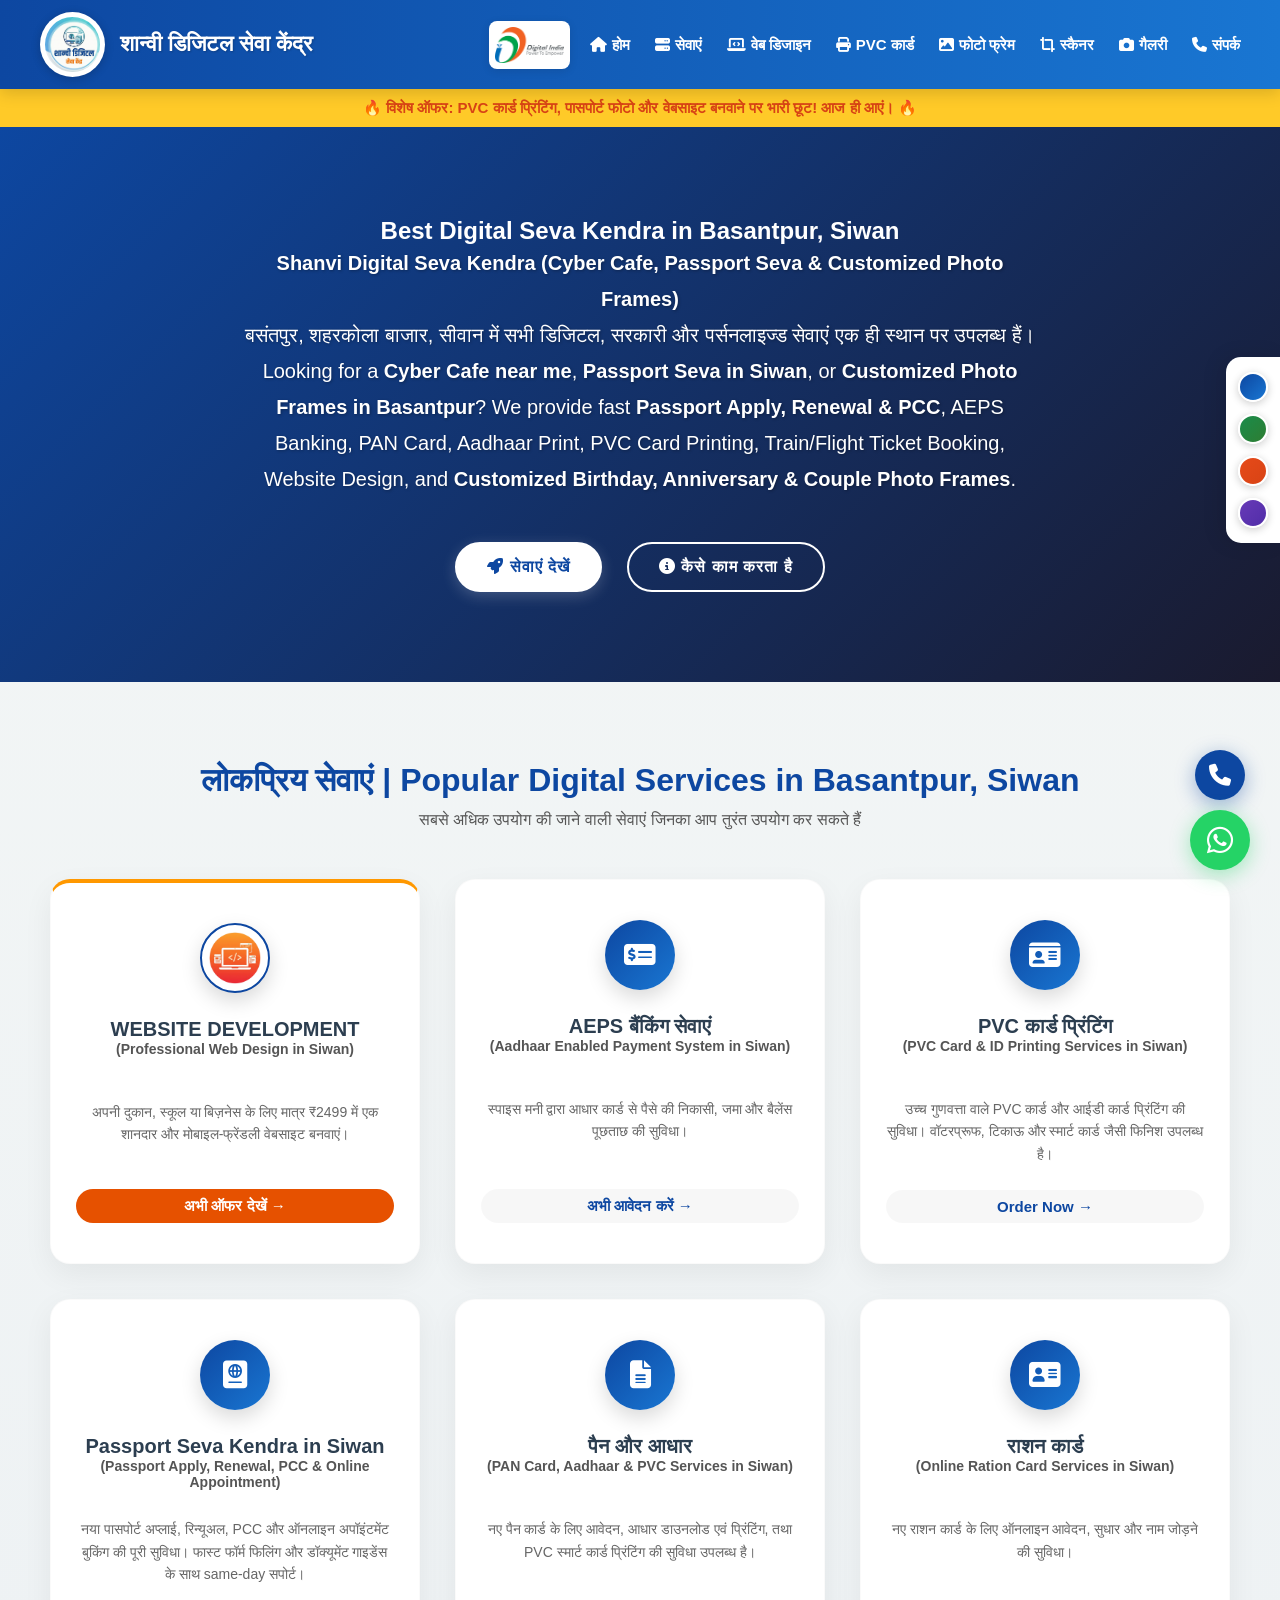
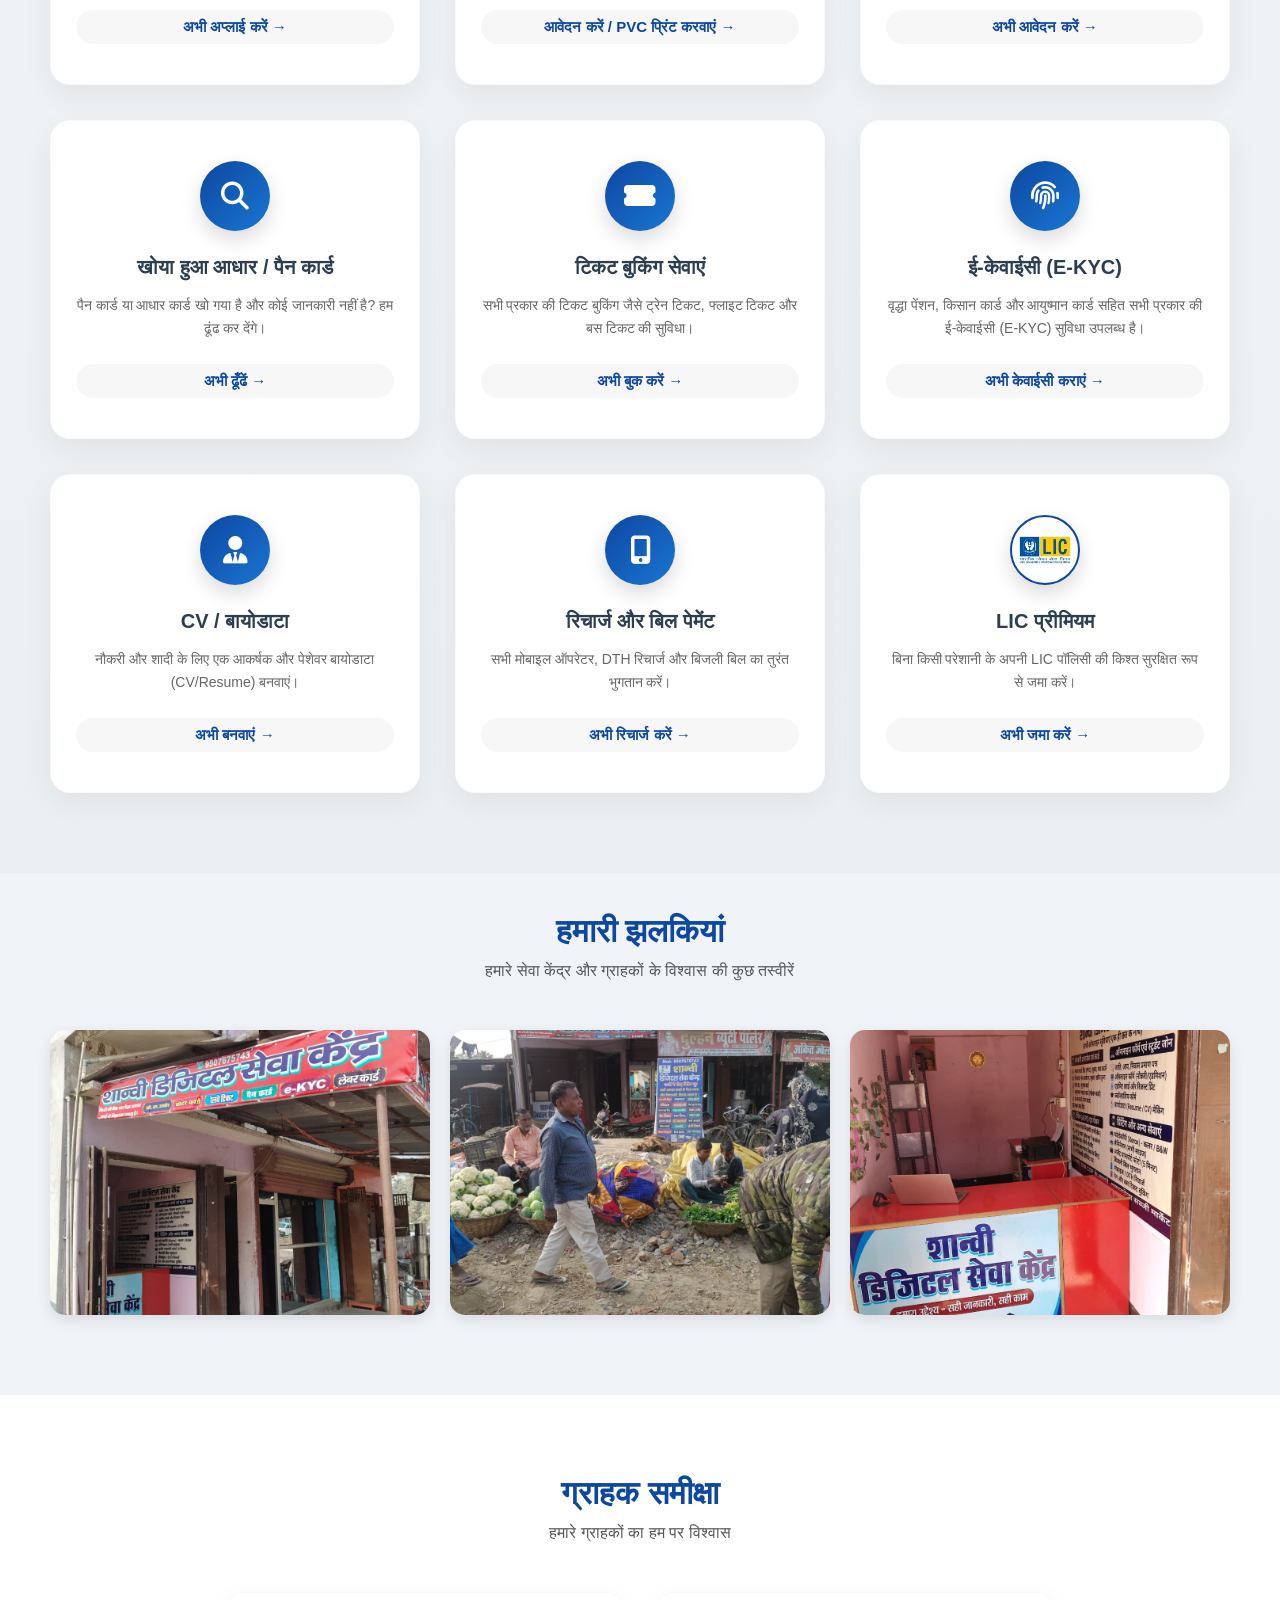
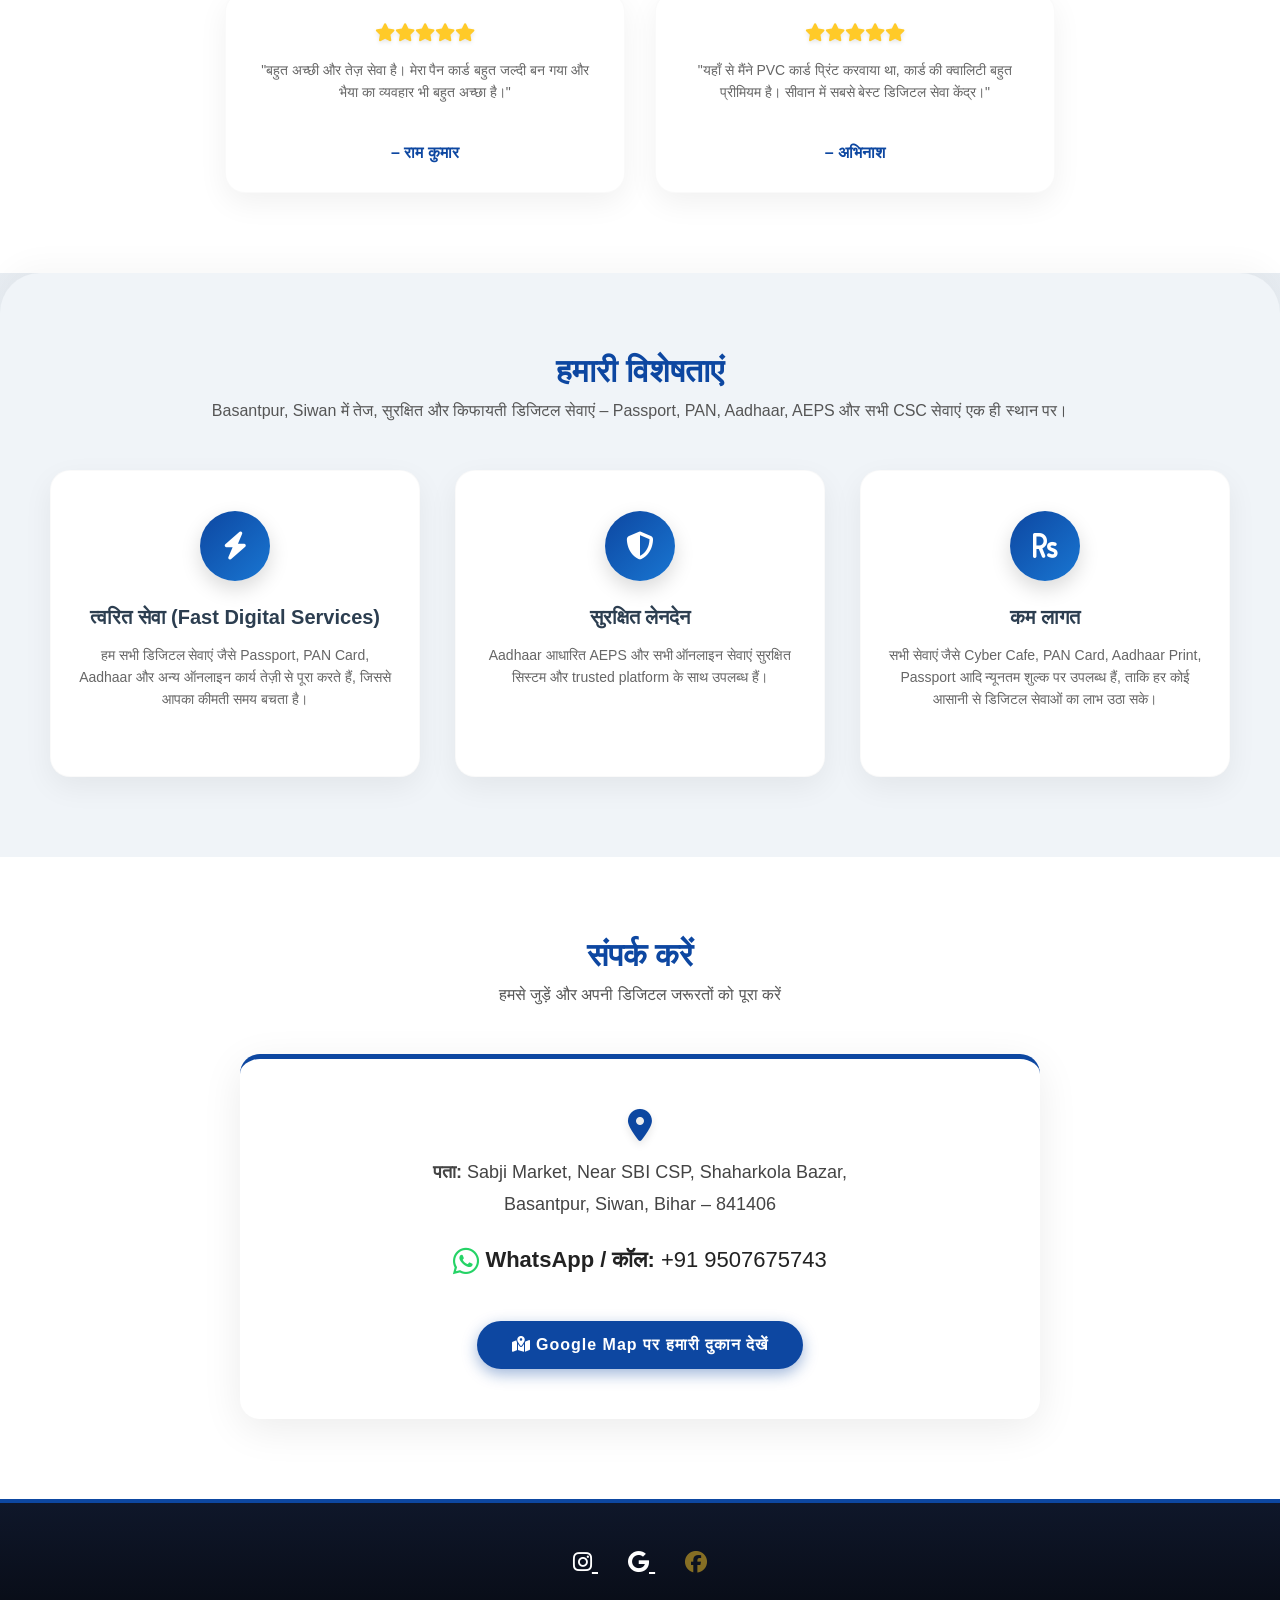
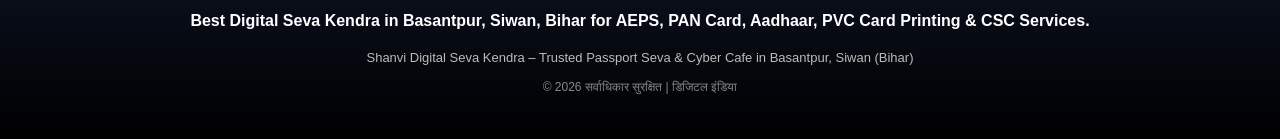
==== index.html @ ac1690c8 "Update index.html" ====
<!DOCTYPE html>
<html lang="hi-IN">
<head>
    <meta charset="UTF-8">
    <meta name="viewport" content="width=device-width, initial-scale=1.0">
    
    <meta name="robots" content="index, follow">
    
    <meta name="theme-color" content="#0d47a1">

<title>Passport Seva Kendra, Cyber Cafe & Customized Photo Frames in Basantpur Siwan | Shanvi Digital</title>

<meta name="description" content="Shanvi Digital Seva Kendra in Basantpur, Siwan offers Passport Apply, Renewal & PCC, PAN Card, Aadhaar Print, PVC Card Printing, AEPS Banking, Ticket Booking, Website Design & Customized Photo Frames for birthdays, anniversaries and gifts.">

<meta name="keywords" content="Passport Seva Kendra Siwan, Cyber Cafe Basantpur Siwan, Passport Apply Siwan Bihar, PAN Card Basantpur, Aadhaar Print Siwan, PVC Card Printing Siwan, Website Design Siwan, Customized Photo Frame Siwan, Birthday Photo Frame Siwan, Anniversary Gift Siwan">

<meta name="author" content="Shanvi Digital Seva Kendra">

<link rel="canonical" href="https://shanvidigital.in/">
    
    <meta name="geo.region" content="IN-BR">
    <meta name="geo.placename" content="Basantpur, Siwan">
    <meta name="geo.position" content="26.182935;84.613094">
<meta name="ICBM" content="26.182935;84.613094">
    
   <meta property="og:title" content="Passport Seva, Cyber Cafe & Customized Photo Frames in Basantpur Siwan | Shanvi Digital">

<meta property="og:description" content="Shanvi Digital Seva Kendra in Basantpur, Siwan offers Passport Apply, Renewal & PCC, PAN Card, Aadhaar Print, PVC Card Printing, AEPS Banking, Ticket Booking, Website Design & Customized Photo Frames.">

<meta property="og:image" content="https://shanvidigital.in/home-preview.jpg">
<meta property="og:image:width" content="1200">
<meta property="og:image:height" content="630">

<meta property="og:url" content="https://shanvidigital.in/">
<meta property="og:type" content="website">
<meta property="og:site_name" content="Shanvi Digital Seva Kendra">
<meta property="og:locale" content="en_IN">

<meta name="twitter:card" content="summary_large_image">
<meta name="twitter:title" content="Passport Seva, Cyber Cafe & Customized Photo Frames in Basantpur Siwan">
<meta name="twitter:description" content="Passport, PAN, Aadhaar, PVC Cards, AEPS Banking, Ticket Booking, Website Design & Customized Photo Frames in Siwan.">
<meta name="twitter:image" content="https://shanvidigital.in/home-preview.jpg">

<link rel="icon" href="/logo.jpg">

<script type="application/ld+json">
    
{
  "@context": "https://schema.org",
  "@type": "LocalBusiness",
  "@id": "https://shanvidigital.in/#localbusiness",
  "name": "Shanvi Digital Seva Kendra",
  "image": "https://shanvidigital.in/logo.jpg",
  "url": "https://shanvidigital.in/",
  "telephone": "+919507675743",
  "priceRange": "₹",
  "address": {
    "@type": "PostalAddress",
    "streetAddress": "Sabji Market, Near SBI CSP, Shaharkola Bazar",
    "addressLocality": "Basantpur",
    "addressRegion": "Bihar",
    "postalCode": "841406",
    "addressCountry": "IN"
  },
  "geo": {
    "@type": "GeoCoordinates",
    "latitude": "26.182935",
    "longitude": "84.613094"
  },
  "openingHoursSpecification": [{
  "@type": "OpeningHoursSpecification",
  "dayOfWeek": [
    "Monday",
    "Tuesday",
    "Wednesday",
    "Thursday",
    "Friday",
    "Saturday",
    "Sunday"
  ],
  "opens": "09:00",
  "closes": "19:00"
}],
  "aggregateRating": {
    "@type": "AggregateRating",
    "ratingValue": "5.0",
    "reviewCount": "22"
  },
  "sameAs": [
    "https://g.page/r/Cdh1pqj8jFmHEBM/",
    "https://www.instagram.com/shanvi_digital1/"
  ],
  "description": "Top Cyber Cafe & Passport Seva Kendra in Basantpur, Siwan (Bihar). Fast Passport Apply, Renewal & PCC, PAN Card, Aadhaar Print, PVC Card, AEPS Banking & Website Design. Call Now: 9507675743"
}
</script>

    <link rel="preconnect" href="https://cdnjs.cloudflare.com">
    <link rel="stylesheet" href="https://cdnjs.cloudflare.com/ajax/libs/font-awesome/6.4.0/css/all.min.css">
    
    <style>
        /* Smooth Scroll for Silky Navigation */
        html {
            scroll-behavior: smooth;
        }

        /* Modern CSS Variables for Gradients and Soft Colors */
        :root {
            --primary-color: #0d47a1; 
            --secondary-color: #1976d2; 
            --bg-light: #f0f4f8; 
            --text-dark: #2c3e50;
        }

        * {
            margin: 0;
            padding: 0;
            box-sizing: border-box;
            font-family: 'Segoe UI', Tahoma, Geneva, Verdana, sans-serif;
        }

        body {
            background-color: var(--bg-light);
            background-image: linear-gradient(180deg, #f4f7f6 0%, #e2e8f0 100%);
            color: var(--text-dark);
            min-height: 100vh;
        }

        /* Preloader Styles (Premium Feel) */
        #preloader {
            position: fixed;
            top: 0;
            left: 0;
            width: 100%;
            height: 100%;
            background: #ffffff;
            z-index: 99999;
            display: flex;
            align-items: center;
            justify-content: center;
            transition: opacity 0.5s ease;
        }
        
        .spinner {
            width: 50px;
            height: 50px;
            border: 5px solid #e2e8f0;
            border-top: 5px solid var(--primary-color);
            border-radius: 50%;
            animation: spin 1s linear infinite;
        }

        @keyframes spin { 
            0% { transform: rotate(0deg); } 
            100% { transform: rotate(360deg); } 
        }

        /* Premium Header Design */
        header {
            background: linear-gradient(90deg, var(--primary-color), var(--secondary-color));
            color: white;
            padding: 12px 40px;
            display: flex;
            justify-content: space-between;
            align-items: center;
            position: sticky;
            top: 0;
            z-index: 1000;
            box-shadow: 0 4px 15px rgba(0,0,0,0.15);
            transition: background 0.4s ease;
            flex-wrap: wrap;
        }

        .header-left {
            display: flex;
            align-items: center;
            gap: 15px;
        }

        .site-logo {
            height: 65px;
            width: 65px;
            border-radius: 50%;
            object-fit: cover;
            background: white;
            padding: 3px;
            box-shadow: 0 2px 10px rgba(0,0,0,0.2);
            border: 2px solid rgba(255,255,255,0.8);
        }

        /* H1 SEO Upgrade */
        .logo-text h1 {
            font-size: 22px;
            margin-bottom: 2px;
            text-shadow: 1px 1px 2px rgba(0,0,0,0.2);
        }

        .logo-text p {
            font-size: 13px;
            opacity: 0.95;
            letter-spacing: 0.5px;
        }

        .di-logo {
            height: 48px;
            background: white;
            padding: 6px;
            border-radius: 8px;
            margin-right: 20px;
            box-shadow: 0 2px 8px rgba(0,0,0,0.1);
        }

        .header-right {
            display: flex;
            align-items: center;
        }

        nav ul {
            list-style: none;
            display: flex;
            gap: 25px;
        }

        nav ul li a {
            color: white;
            text-decoration: none;
            font-size: 15px;
            font-weight: 600;
            transition: color 0.3s;
            display: flex;
            align-items: center;
            gap: 5px;
        }

        nav ul li a:hover {
            color: #ffca28; 
        }

        /* Offer Banner Styles */
        .offer-banner {
            background-color: #ffca28;
            color: #d84315;
            text-align: center;
            padding: 10px;
            font-weight: bold;
            font-size: 15px;
            box-shadow: 0 2px 10px rgba(0,0,0,0.1);
            animation: pulseBanner 2s infinite;
        }

        @keyframes pulseBanner {
            0% { background-color: #ffca28; }
            50% { background-color: #ffe082; }
            100% { background-color: #ffca28; }
        }

        /* Hero Banner with Animation */
        .hero {
            background: linear-gradient(135deg, var(--primary-color) 0%, #1a1a2e 100%);
            color: white;
            text-align: center;
            padding: 90px 20px;
            position: relative;
            overflow: hidden;
        }

        .hero::before {
            content: '';
            position: absolute;
            top: 0;
            left: 0;
            right: 0;
            bottom: 0;
            background: url('https://www.transparenttextures.com/patterns/cubes.png');
            opacity: 0.1;
        }

        .hero-content {
            animation: fadeIn 1.5s ease;
            position: relative;
            z-index: 1;
        }

        @keyframes fadeIn {
            from {opacity: 0; transform: translateY(20px);}
            to {opacity: 1; transform: translateY(0);}
        }

        .hero p {
            font-size: 20px;
            max-width: 800px;
            margin: 0 auto 35px;
            line-height: 1.8;
            text-shadow: 1px 1px 3px rgba(0,0,0,0.3);
        }

        .btn {
            padding: 14px 30px;
            border: 2px solid white;
            border-radius: 30px;
            text-decoration: none;
            color: white;
            font-weight: bold;
            margin: 0 10px;
            transition: all 0.3s ease;
            display: inline-block;
            margin-top: 10px;
            position: relative;
            letter-spacing: 1px;
        }

        .btn-primary {
            background-color: white;
            color: var(--primary-color);
            border-color: white;
            box-shadow: 0 4px 15px rgba(255,255,255,0.2);
        }

        .btn-primary:hover {
            background-color: transparent;
            color: white;
            transform: translateY(-3px);
            box-shadow: 0 6px 20px rgba(0,0,0,0.3);
        }

        /* Section Settings */
        section {
            padding: 80px 50px;
            text-align: center;
        }

        .section-title {
            color: var(--primary-color);
            font-size: 32px;
            margin-bottom: 12px;
            font-weight: 800;
        }

        .section-subtitle {
            color: #555;
            margin-bottom: 50px;
            font-size: 16px;
        }

        /* Modern 3D Cards Grid */
        .grid-container {
            display: grid;
            grid-template-columns: repeat(auto-fit, minmax(280px, 1fr));
            gap: 35px;
            margin-top: 20px;
        }

       .card {
    background: white;
    padding: 40px 25px;
    border-radius: 20px;
    box-shadow: 0 10px 30px rgba(0,0,0,0.06);
    transition: all 0.4s ease;
    text-align: center;
    border: 1px solid rgba(0,0,0,0.02);
    position: relative;
    overflow: hidden;

    display: flex;
    flex-direction: column;
}

.card a {
    margin-top: auto;
}

        .card::before {
            content: '';
            position: absolute;
            top: 0;
            left: 0;
            right: 0;
            height: 4px;
            background: linear-gradient(90deg, var(--primary-color), var(--secondary-color));
            opacity: 0;
            transition: opacity 0.4s ease;
        }

        .card:hover {
            transform: translateY(-10px);
            box-shadow: 0 15px 40px rgba(0,0,0,0.12); 
        }

        .card:hover::before {
            opacity: 1;
        }

        .card-icon {
            background: linear-gradient(135deg, var(--primary-color), var(--secondary-color));
            color: white;
            width: 70px;
            height: 70px;
            border-radius: 50%;
            display: flex;
            align-items: center;
            justify-content: center;
            font-size: 28px;
            margin: 0 auto 25px;
            box-shadow: 0 8px 20px rgba(0,0,0,0.15); 
            transition: transform 0.4s ease;
        }

        .card:hover .card-icon {
            transform: scale(1.1) rotate(5deg);
        }

        .card h3 {
            margin-bottom: 15px;
            color: #2c3e50;
            font-size: 20px;
            font-weight: 700;
        }

        .card p {
            font-size: 14px;
            color: #666;
            margin-bottom: 25px;
            line-height: 1.6;
        }

        .card a {
            display: inline-block;
            color: var(--primary-color);
            text-decoration: none;
            font-size: 15px;
            font-weight: bold;
            padding: 8px 20px;
            border-radius: 20px;
            background-color: rgba(0,0,0,0.03);
            transition: all 0.3s ease;
        }

        .card a:hover {
            background-color: var(--primary-color);
            color: white;
        }

        .card-subtitle {
    display: block;
    font-size: 14px;
    color: #555;
    min-height: 45px;
}

        /* Gallery Hover Effect */
        .gallery-img {
            width: 100%;
            border-radius: 15px;
            box-shadow: 0 5px 15px rgba(0,0,0,0.1);
            aspect-ratio: 4/3;
            object-fit: cover;
            transition: all 0.4s ease; 
            cursor: pointer;
        }

        .gallery-img:hover {
            transform: scale(1.05) translateY(-5px); 
            box-shadow: 0 15px 30px rgba(0,0,0,0.2); 
        }

        /* Customer Reviews Stars */
        .stars {
            font-size: 18px;
            color: #ffca28;
            margin-bottom: 15px;
            text-shadow: 0 2px 4px rgba(0,0,0,0.1);
        }

        /* Theme Switcher Button */
        .theme-switcher {
            position: fixed;
            right: 0;
            top: 50%;
            transform: translateY(-50%);
            background: white;
            padding: 15px 12px;
            border-radius: 15px 0 0 15px;
            box-shadow: -5px 0 20px rgba(0,0,0,0.1);
            display: flex;
            flex-direction: column;
            gap: 12px;
            z-index: 1000;
        }

        .color-btn {
            width: 30px;
            height: 30px;
            border-radius: 50%;
            border: 2px solid white;
            box-shadow: 0 2px 8px rgba(0,0,0,0.2);
            cursor: pointer;
            transition: transform 0.2s;
        }

        .color-btn:hover {
            transform: scale(1.2);
        }

        /* Sticky Floating Buttons (WhatsApp + Call) */
        .whatsapp-float {
            position: fixed;
            width: 60px;
            height: 60px;
            bottom: 30px;
            right: 30px;
            background-color: #25d366;
            color: #FFF;
            border-radius: 50px;
            text-align: center;
            font-size: 30px;
            box-shadow: 0px 5px 20px rgba(37, 211, 102, 0.4);
            z-index: 1000;
            display: flex;
            align-items: center;
            justify-content: center;
            text-decoration: none;
            transition: all 0.3s ease;
            animation: bounce 2s infinite;
        }

        .whatsapp-float:hover {
            background-color: #128C7E;
            color: white;
            transform: scale(1.1);
        }

        .call-float {
            position: fixed;
            width: 50px;
            height: 50px;
            bottom: 100px; 
            right: 35px; 
            background-color: var(--primary-color);
            color: #FFF;
            border-radius: 50px;
            text-align: center;
            font-size: 22px;
            box-shadow: 0px 5px 20px rgba(13, 71, 161, 0.4);
            z-index: 1000;
            display: flex;
            align-items: center;
            justify-content: center;
            text-decoration: none;
            transition: all 0.3s ease;
        }

        .call-float:hover {
            background-color: var(--secondary-color);
            color: white;
            transform: scale(1.1);
        }

        @keyframes bounce {
            0%, 20%, 50%, 80%, 100% {transform: translateY(0);}
            40% {transform: translateY(-10px);}
            60% {transform: translateY(-5px);}
        }

        /* Contact Section Map Box */
        .contact-box {
            background: white; 
            padding: 50px 30px; 
            border-radius: 20px; 
            max-width: 800px; 
            margin: 0 auto; 
            box-shadow: 0 10px 40px rgba(0,0,0,0.08); 
            text-align: center;
            border-top: 5px solid var(--primary-color);
        }

        /* Footer */
        footer {
            background: linear-gradient(180deg, #1a1a2e 0%, #111 100%);
            color: white;
            padding: 30px 20px;
            text-align: center;
            font-size: 15px;
            line-height: 1.8;
            border-top: 4px solid var(--primary-color);
        }

        footer span {
            color: #ffca28;
            font-weight: bold;
            font-size: 16px;
        }

        /* Responsive Design */
        @media screen and (max-width: 768px) {
            header {
    position: relative; /* 👈 बस यह एक लाइन यहाँ जोड़ दें */
    flex-direction: column;
    padding: 15px 20px;
    gap: 15px;
}

            .header-left {
                flex-direction: column;
                text-align: center;
                gap: 10px;
            }
            .di-logo {
                margin: 0 auto 10px;
            }
            .header-right {
                flex-direction: column;
                width: 100%;
            }
            nav ul {
                flex-wrap: wrap;
                justify-content: center;
                gap: 15px;
            }
            section {
                padding: 50px 20px;
            }
            .hero {
                padding: 60px 20px;
            }
             .theme-switcher {
        position: fixed;
        left: 15px;      /* simple clean spacing */
        bottom: 150px;   /* hero text se clash nahi karega */
        top: auto;
        right: auto;
        transform: none;
        flex-direction: column;
        border-radius: 20px;
        padding: 12px;
            }
            .whatsapp-float {
                width: 50px;
                height: 50px;
                bottom: 20px;
                right: 20px;
                font-size: 25px;
            }
            .call-float {
                width: 45px;
                height: 45px;
                bottom: 80px;
                right: 22px;
                font-size: 18px;
            }
        }

     /* Social Icons Style */
        .social-icons {
            margin-top: 20px;
            display: flex;
            justify-content: center;
            gap: 25px;
            align-items: center;
        }

        .social-icon {
            color: white;
            font-size: 26px;
            transition: all 0.3s ease;
            text-decoration: none;
        }

        /* Instagram & Google Hover Effects */
        .fa-instagram:hover { color: #E1306C; transform: scale(1.2); }
        .fa-google:hover { color: #ffca28; transform: scale(1.2); }

        /* Facebook Non-Clickable Style */
        .fb-disabled {
            color: #555; /* Thoda dhundhla dikhega kyunki page nahi hai */
            cursor: default; /* Arrow hi rahega, hand symbol nahi banega */
            opacity: 0.6;
        }

       .soft-btn {
    background-color: rgba(0,0,0,0.05);
    color: var(--primary-color);
    padding: 10px 25px;
    border-radius: 25px;
    display: inline-block;
    font-weight: 600;
    transition: all 0.3s ease;
}

.soft-btn:hover {
    background-color: var(--primary-color);
    color: white;
}

    </style>
</head>
<body>

    <div id="preloader">
        <div class="spinner"></div>
    </div>

    <header id="main-header">
        <div class="header-left">
            <img src="logo.jpg" alt="Shanvi Digital Seva Kendra Logo" loading="lazy" class="site-logo" onerror="this.src='https://via.placeholder.com/65?text=Logo'">
            <div class="logo-text">
                <h1>शान्वी डिजिटल सेवा केंद्र</h1>
            </div>
        </div>
        <div class="header-right">
    <img src="627bae578d659819b1108507.png" alt="Digital India Logo" loading="lazy" class="di-logo" onerror="this.src='https://via.placeholder.com/150x50?text=Digital+India'">
    <nav>
        <ul>
            <li><a href="/"><i class="fas fa-home"></i> होम</a></li>
<li><a href="/#services"><i class="fas fa-server"></i> सेवाएं</a></li>
<li><a href="/website-development-siwan"><i class="fas fa-laptop-code"></i> वेब डिजाइन</a></li>
<li><a href="pvc-card-printing-siwan"><i class="fas fa-print"></i> PVC कार्ड</a></li>
<li><a href="/photo-frames-siwan"><i class="fas fa-image"></i> फोटो फ्रेम</a></li>
<li><a href="scanner"><i class="fas fa-crop-alt"></i> स्कैनर</a></li>
<li><a href="/#gallery"><i class="fas fa-camera"></i> गैलरी</a></li>
<li><a href="/#contact"><i class="fas fa-phone"></i> संपर्क</a></li>
        </ul>
    </nav>
</div>
    </header>

    <div class="offer-banner">
        🔥 विशेष ऑफर: PVC कार्ड प्रिंटिंग, पासपोर्ट फोटो और वेबसाइट बनवाने पर भारी छूट! आज ही आएं। 🔥
    </div>

    <div class="theme-switcher">
        <button class="color-btn" style="background: linear-gradient(135deg, #0d47a1, #1976d2);" onclick="changeTheme('#0d47a1', '#1976d2')"></button> 
        <button class="color-btn" style="background: linear-gradient(135deg, #1a8c4b, #2e7d32);" onclick="changeTheme('#1a8c4b', '#2e7d32')"></button> 
        <button class="color-btn" style="background: linear-gradient(135deg, #e64a19, #d84315);" onclick="changeTheme('#e64a19', '#d84315')"></button> 
        <button class="color-btn" style="background: linear-gradient(135deg, #673ab7, #512da8);" onclick="changeTheme('#673ab7', '#512da8')"></button> 
    </div>

    <div class="hero">
    <div class="hero-content">

        <h2 class="hero-heading">
            Best Digital Seva Kendra in Basantpur, Siwan
        </h2>

     <p>
    <strong>Shanvi Digital Seva Kendra (Cyber Cafe, Passport Seva & Customized Photo Frames)</strong><br>
    बसंतपुर, शहरकोला बाजार, सीवान में सभी डिजिटल, सरकारी और पर्सनलाइज्ड सेवाएं एक ही स्थान पर उपलब्ध हैं।<br>
    Looking for a <strong>Cyber Cafe near me</strong>, <strong>Passport Seva in Siwan</strong>, or <strong>Customized Photo Frames in Basantpur</strong>?  
    We provide fast <strong>Passport Apply, Renewal & PCC</strong>, AEPS Banking, PAN Card, Aadhaar Print, PVC Card Printing, Train/Flight Ticket Booking, Website Design, and <strong>Customized Birthday, Anniversary & Couple Photo Frames</strong>.<br>
</p>
            <a href="#services" class="btn btn-primary"><i class="fas fa-rocket"></i> सेवाएं देखें</a>
            <a href="#features" class="btn"><i class="fas fa-info-circle"></i> कैसे काम करता है</a>
        </div>
    </div>

    <section id="services">
        <h2 class="section-title">लोकप्रिय सेवाएं | Popular Digital Services in Basantpur, Siwan</h2>
        <p class="section-subtitle">सबसे अधिक उपयोग की जाने वाली सेवाएं जिनका आप तुरंत उपयोग कर सकते हैं</p>
        
        <div class="grid-container">

            <div class="card" style="border-top: 4px solid #ff9800;">
                <div class="card-icon" style="background: white; border: 2px solid var(--primary-color);">
                    <img src="web-development-siwan-icon.png" alt="Website Development Siwan" loading="lazy" style="width: 80%; height: 80%; object-fit: contain;">
                </div>
                <h3>
                    WEBSITE DEVELOPMENT<br>
                    <span class="card-subtitle">
                        (Professional Web Design in Siwan)
                    </span>
                </h3>
                <p>अपनी दुकान, स्कूल या बिज़नेस के लिए मात्र ₹2499 में एक शानदार और मोबाइल-फ्रेंडली वेबसाइट बनवाएं।</p>
                
                <a href="/website-development-siwan/" 
class="soft-btn" 
style="background-color:#e65100 !important; color:white;">
अभी ऑफर देखें →
</a>
            </div>

            <div class="card">
                <div class="card-icon"><i class="fas fa-money-check-alt"></i></div>
                <h3>
AEPS बैंकिंग सेवाएं<br>
<span class="card-subtitle">
(Aadhaar Enabled Payment System in Siwan)
</span>
</h3>
                <p>स्पाइस मनी द्वारा आधार कार्ड से पैसे की निकासी, जमा और बैलेंस पूछताछ की सुविधा।</p>
                <a href="javascript:void(0);" onclick="sendWhatsApp('नमस्ते शान्वी डिजिटल, मुझे AEPS बैंकिंग सेवा की आवश्यकता है।')">अभी आवेदन करें →</a>
            </div>
            
            <div class="card">
    <div class="card-icon"><i class="fas fa-id-card"></i></div>
    <h3>
    PVC कार्ड प्रिंटिंग<br>
    <span class="card-subtitle">
        (PVC Card & ID Printing Services in Siwan)
    </span>
</h3>
   <p>
उच्च गुणवत्ता वाले PVC कार्ड और आईडी कार्ड प्रिंटिंग की सुविधा। 
वॉटरप्रूफ, टिकाऊ और स्मार्ट कार्ड जैसी फिनिश उपलब्ध है।
</p>
    
    <a href="pvc-card-printing-siwan" class="soft-btn">
    Order Now →
</a>
</div>

            
<div class="card">
    <div class="card-icon">
        <i class="fas fa-passport"></i>
    </div>

    <h3>
    Passport Seva Kendra in Siwan<br>
    <span class="card-subtitle">
        (Passport Apply, Renewal, PCC & Online Appointment)
    </span>
</h3>

    <p>
        नया पासपोर्ट अप्लाई, रिन्यूअल, PCC और ऑनलाइन अपॉइंटमेंट 
        बुकिंग की पूरी सुविधा। फास्ट फॉर्म फिलिंग और डॉक्यूमेंट 
        गाइडेंस के साथ same-day सपोर्ट।
    </p>

    <a href="javascript:void(0);" 
       onclick="sendWhatsApp('नमस्ते शान्वी डिजिटल, मुझे Passport Apply / Renewal / PCC की जानकारी चाहिए।')" 
       class="soft-btn">
        अभी अप्लाई करें →
    </a>
</div>
            
           <div class="card">
    <div class="card-icon"><i class="fas fa-file-alt"></i></div>
    <h3>
पैन और आधार<br>
<span class="card-subtitle">
(PAN Card, Aadhaar & PVC Services in Siwan)
</span>
</h3>
    
    <p>
        नए पैन कार्ड के लिए आवेदन, आधार डाउनलोड एवं प्रिंटिंग, 
        तथा PVC स्मार्ट कार्ड प्रिंटिंग की सुविधा उपलब्ध है।
    </p>

   <a href="pvc-card-printing-siwan" class="soft-btn">
    आवेदन करें / PVC प्रिंट करवाएं →
</a>
</div>

            <div class="card">
                <div class="card-icon"><i class="fas fa-address-card"></i></div>
                <h3>
    राशन कार्ड<br>
    <span class="card-subtitle">
        (Online Ration Card Services in Siwan)
    </span>
</h3>
                <p>नए राशन कार्ड के लिए ऑनलाइन आवेदन, सुधार और नाम जोड़ने की सुविधा।</p>
                <a href="javascript:void(0);" onclick="sendWhatsApp('नमस्ते, मुझे राशन कार्ड के लिए आवेदन/सुधार करना है।')">अभी आवेदन करें →</a>
            </div>

            <div class="card">
                <div class="card-icon"><i class="fas fa-search"></i></div>
                <h3>खोया हुआ आधार / पैन कार्ड</h3>
                <p>पैन कार्ड या आधार कार्ड खो गया है और कोई जानकारी नहीं है? हम ढूंढ कर देंगे।</p>
                <a href="javascript:void(0);" onclick="sendWhatsApp('नमस्ते, मेरा आधार/पैन कार्ड खो गया है, कृपया ढूँढने में मदद करें।')">अभी ढूँढें →</a>
            </div>

            <div class="card">
                <div class="card-icon"><i class="fas fa-ticket-alt"></i></div>
                <h3>टिकट बुकिंग सेवाएं</h3>
                <p>सभी प्रकार की टिकट बुकिंग जैसे ट्रेन टिकट, फ्लाइट टिकट और बस टिकट की सुविधा।</p>
                <a href="javascript:void(0);" onclick="sendWhatsApp('नमस्ते, मुझे ट्रेन/फ्लाइट/बस टिकट बुक करनी है।')">अभी बुक करें →</a>
            </div>

            <div class="card">
                <div class="card-icon"><i class="fas fa-fingerprint"></i></div>
                <h3>ई-केवाईसी (E-KYC)</h3>
                <p>वृद्धा पेंशन, किसान कार्ड और आयुष्मान कार्ड सहित सभी प्रकार की ई-केवाईसी (E-KYC) सुविधा उपलब्ध है।</p>
                <a href="javascript:void(0);" onclick="sendWhatsApp('नमस्ते, मुझे ई-केवाईसी (E-KYC) करवानी है।')">अभी केवाईसी कराएं →</a>
            </div>

            <div class="card">
                <div class="card-icon"><i class="fas fa-user-tie"></i></div>
                <h3>CV / बायोडाटा</h3>
                <p>नौकरी और शादी के लिए एक आकर्षक और पेशेवर बायोडाटा (CV/Resume) बनवाएं।</p>
                <a href="javascript:void(0);" onclick="sendWhatsApp('नमस्ते, मुझे अपना CV/बायोडाटा बनवाना है।')">अभी बनवाएं →</a>
            </div>

            <div class="card">
                <div class="card-icon"><i class="fas fa-mobile-alt"></i></div>
                <h3>रिचार्ज और बिल पेमेंट</h3>
                <p>सभी मोबाइल ऑपरेटर, DTH रिचार्ज और बिजली बिल का तुरंत भुगतान करें।</p>
                <a href="javascript:void(0);" onclick="sendWhatsApp('नमस्ते, मुझे मोबाइल रिचार्ज/बिल पेमेंट करना है।')">अभी रिचार्ज करें →</a>
            </div>

            <div class="card">
                <div class="card-icon" style="background: white; border: 2px solid var(--primary-color);">
                    <img src="lic_logo.png" alt="LIC Premium" loading="lazy" style="width: 80%; height: 80%; object-fit: contain;">
                </div>
                <h3>LIC प्रीमियम</h3>
                <p>बिना किसी परेशानी के अपनी LIC पॉलिसी की किश्त सुरक्षित रूप से जमा करें।</p>
                <a href="javascript:void(0);" onclick="sendWhatsApp('नमस्ते, मुझे अपना LIC प्रीमियम जमा करना है।')">अभी जमा करें →</a>
            </div>
        </div>
    </section>

    <section id="gallery" style="background-color: var(--bg-light); padding-top: 40px;">
        <h2 class="section-title">हमारी झलकियां</h2>
        <p class="section-subtitle">हमारे सेवा केंद्र और ग्राहकों के विश्वास की कुछ तस्वीरें</p>
        
        <div class="grid-container" style="gap: 20px;">
            <img src="shop.jpg" alt="Shanvi Digital Seva Kendra shop in Basantpur Siwan Bihar" loading="lazy" class="gallery-img" onerror="this.src='https://via.placeholder.com/400x300?text=Shop+Photo'">

<img src="customer.jpg" alt="Happy customer at cyber cafe in Basantpur Siwan" loading="lazy" class="gallery-img" onerror="this.src='https://via.placeholder.com/400x300?text=Happy+Customer'">

<img src="work.jpg" alt="PVC card printing and PAN card services in Siwan Bihar" loading="lazy" class="gallery-img" onerror="this.src='https://via.placeholder.com/400x300?text=Our+Work'">
 </div>
    </section>

    <section id="reviews" style="background-color: white;">
        <h2 class="section-title">ग्राहक समीक्षा</h2>
        <p class="section-subtitle">हमारे ग्राहकों का हम पर विश्वास</p>
        
        <div class="grid-container" style="display: flex; flex-wrap: wrap; justify-content: center; gap: 30px;">
            <div class="card" style="max-width: 400px; padding: 30px;">
                <div class="stars"><i class="fas fa-star"></i><i class="fas fa-star"></i><i class="fas fa-star"></i><i class="fas fa-star"></i><i class="fas fa-star"></i></div>
                <p>"बहुत अच्छी और तेज़ सेवा है। मेरा पैन कार्ड बहुत जल्दी बन गया और भैया का व्यवहार भी बहुत अच्छा है।"</p>
                <h4 style="color: var(--primary-color); margin-top: 15px;">– राम कुमार</h4>
            </div>
            
            <div class="card" style="max-width: 400px; padding: 30px;">
                <div class="stars"><i class="fas fa-star"></i><i class="fas fa-star"></i><i class="fas fa-star"></i><i class="fas fa-star"></i><i class="fas fa-star"></i></div>
                <p>"यहाँ से मैंने PVC कार्ड प्रिंट करवाया था, कार्ड की क्वालिटी बहुत प्रीमियम है। सीवान में सबसे बेस्ट डिजिटल सेवा केंद्र।"</p>
                <h4 style="color: var(--primary-color); margin-top: 15px;">– अभिनाश</h4>
            </div>
        </div>
    </section>

    <section id="features" style="background-color: var(--bg-light); border-radius: 40px 40px 0 0; box-shadow: 0 -10px 30px rgba(0,0,0,0.03);">
        <h2 class="section-title">हमारी विशेषताएं</h2>
        <p class="section-subtitle">Basantpur, Siwan में तेज, सुरक्षित और किफायती डिजिटल सेवाएं – Passport, PAN, Aadhaar, AEPS और सभी CSC सेवाएं एक ही स्थान पर।</p>
        <div class="grid-container">
            <div class="card">
                <div class="card-icon"><i class="fas fa-bolt"></i></div>
                <h3>त्वरित सेवा (Fast Digital Services)</h3>
                <p>हम सभी डिजिटल सेवाएं जैसे Passport, PAN Card, Aadhaar और अन्य ऑनलाइन कार्य तेज़ी से पूरा करते हैं, जिससे आपका कीमती समय बचता है।</p>
            </div>
            <div class="card">
                <div class="card-icon"><i class="fas fa-shield-alt"></i></div>
                <h3>सुरक्षित लेनदेन</h3>
                <p>Aadhaar आधारित AEPS और सभी ऑनलाइन सेवाएं सुरक्षित सिस्टम और trusted platform के साथ उपलब्ध हैं।</p>
            </div>
            <div class="card">
                <div class="card-icon"><i class="fas fa-rupee-sign"></i></div>
                <h3>कम लागत</h3>
                <p>सभी सेवाएं जैसे Cyber Cafe, PAN Card, Aadhaar Print, Passport आदि न्यूनतम शुल्क पर उपलब्ध हैं, ताकि हर कोई आसानी से डिजिटल सेवाओं का लाभ उठा सके।</p>
            </div>
        </div>
    </section>

    <section id="contact" style="background-color: white;">
        <h2 class="section-title">संपर्क करें</h2>
        <p class="section-subtitle">हमसे जुड़ें और अपनी डिजिटल जरूरतों को पूरा करें</p>
        
        <div class="contact-box">
            <p style="font-size: 18px; margin-bottom: 25px; line-height: 1.8; color: #444;">
                <i class="fas fa-map-marker-alt" style="color: var(--primary-color); font-size: 32px; display: block; margin-bottom: 15px; text-shadow: 0 4px 8px rgba(0,0,0,0.1);"></i>
                <strong>पता:</strong> Sabji Market, Near SBI CSP, Shaharkola Bazar,<br>Basantpur, Siwan, Bihar – 841406
            </p>
            <p style="font-size: 22px; margin-bottom: 35px; color: #222;">
                <i class="fab fa-whatsapp" style="color: #25D366; font-size: 30px; vertical-align: middle;"></i> 
                <strong>WhatsApp / कॉल:</strong> +91 9507675743
            </p>
            <a href="https://maps.app.goo.gl/ecBffAjhbaHBD1o7A" target="_blank" class="btn btn-primary" style="font-size: 16px; padding: 15px 35px; background: var(--primary-color); color: white; border: none; box-shadow: 0 5px 15px rgba(13, 71, 161, 0.4);">
                <i class="fas fa-map-marked-alt"></i> Google Map पर हमारी दुकान देखें
            </a>
        </div>
    </section>

   <footer style="background: linear-gradient(180deg,#0f172a,#000); padding:40px 20px; text-align:center; color:#fff;">

    <!-- Social Icons -->
    <div style="margin-bottom:25px;">
        <a href="https://www.instagram.com/shanvi_digital1/" target="_blank" style="margin:0 15px; font-size:22px; color:white;">
            <i class="fab fa-instagram"></i>
        </a>

        <a href="https://g.page/r/Cdh1pqj8jFmHEBM/" target="_blank" style="margin:0 15px; font-size:22px; color:white;">
            <i class="fab fa-google"></i>
        </a>

        <span style="margin:0 15px; font-size:22px; opacity:0.5;">
            <i class="fab fa-facebook"></i>
        </span>
    </div>

    <!-- Strong Branding Line -->
    <p style="font-size:16px; font-weight:600; margin-bottom:10px;">
        Best Digital Seva Kendra in Basantpur, Siwan, Bihar for AEPS, PAN Card, Aadhaar, PVC Card Printing & CSC Services.
    </p>

    <!-- Light Local Signal -->
    <p style="font-size:13px; color:#bbb; margin-bottom:8px;">
    Shanvi Digital Seva Kendra – Trusted Passport Seva & Cyber Cafe in Basantpur, Siwan (Bihar)
</p>

    <!-- Copyright -->
    <p style="font-size:12px; color:#888;">
        © 2026 सर्वाधिकार सुरक्षित | डिजिटल इंडिया
    </p>

</footer>

    <a href="tel:+919507675743" class="call-float"><i class="fas fa-phone"></i></a>
    <a href="javascript:void(0);" onclick="sendWhatsApp('नमस्ते शान्वी डिजिटल सेवा केंद्र, मुझे एक जानकारी चाहिए थी।')" class="whatsapp-float"><i class="fab fa-whatsapp"></i></a>

    <script>
        // Premium Preloader Logic with Fallback
        window.addEventListener('load', function() {
            const preloader = document.getElementById('preloader');
            if (preloader) {
                preloader.style.opacity = '0';
                setTimeout(() => { preloader.style.display = 'none'; }, 500); 
            }
        });
        
        setTimeout(() => {
            const preloader = document.getElementById('preloader');
            if (preloader && preloader.style.display !== 'none') {
                preloader.style.opacity = '0';
                setTimeout(() => preloader.style.display = 'none', 500);
            }
        }, 3000);

        // Theme Changer
        function changeTheme(primary, secondary) {
            document.documentElement.style.setProperty('--primary-color', primary);
            document.documentElement.style.setProperty('--secondary-color', secondary);
        }

        // WhatsApp Logic
        const whatsappNumber = "919507675743";
        function sendWhatsApp(message) {
            const encodedMessage = encodeURIComponent(message);
            window.location.href = `https://wa.me/${whatsappNumber}?text=${encodedMessage}`;
        }
    </script>
</body>
</html>
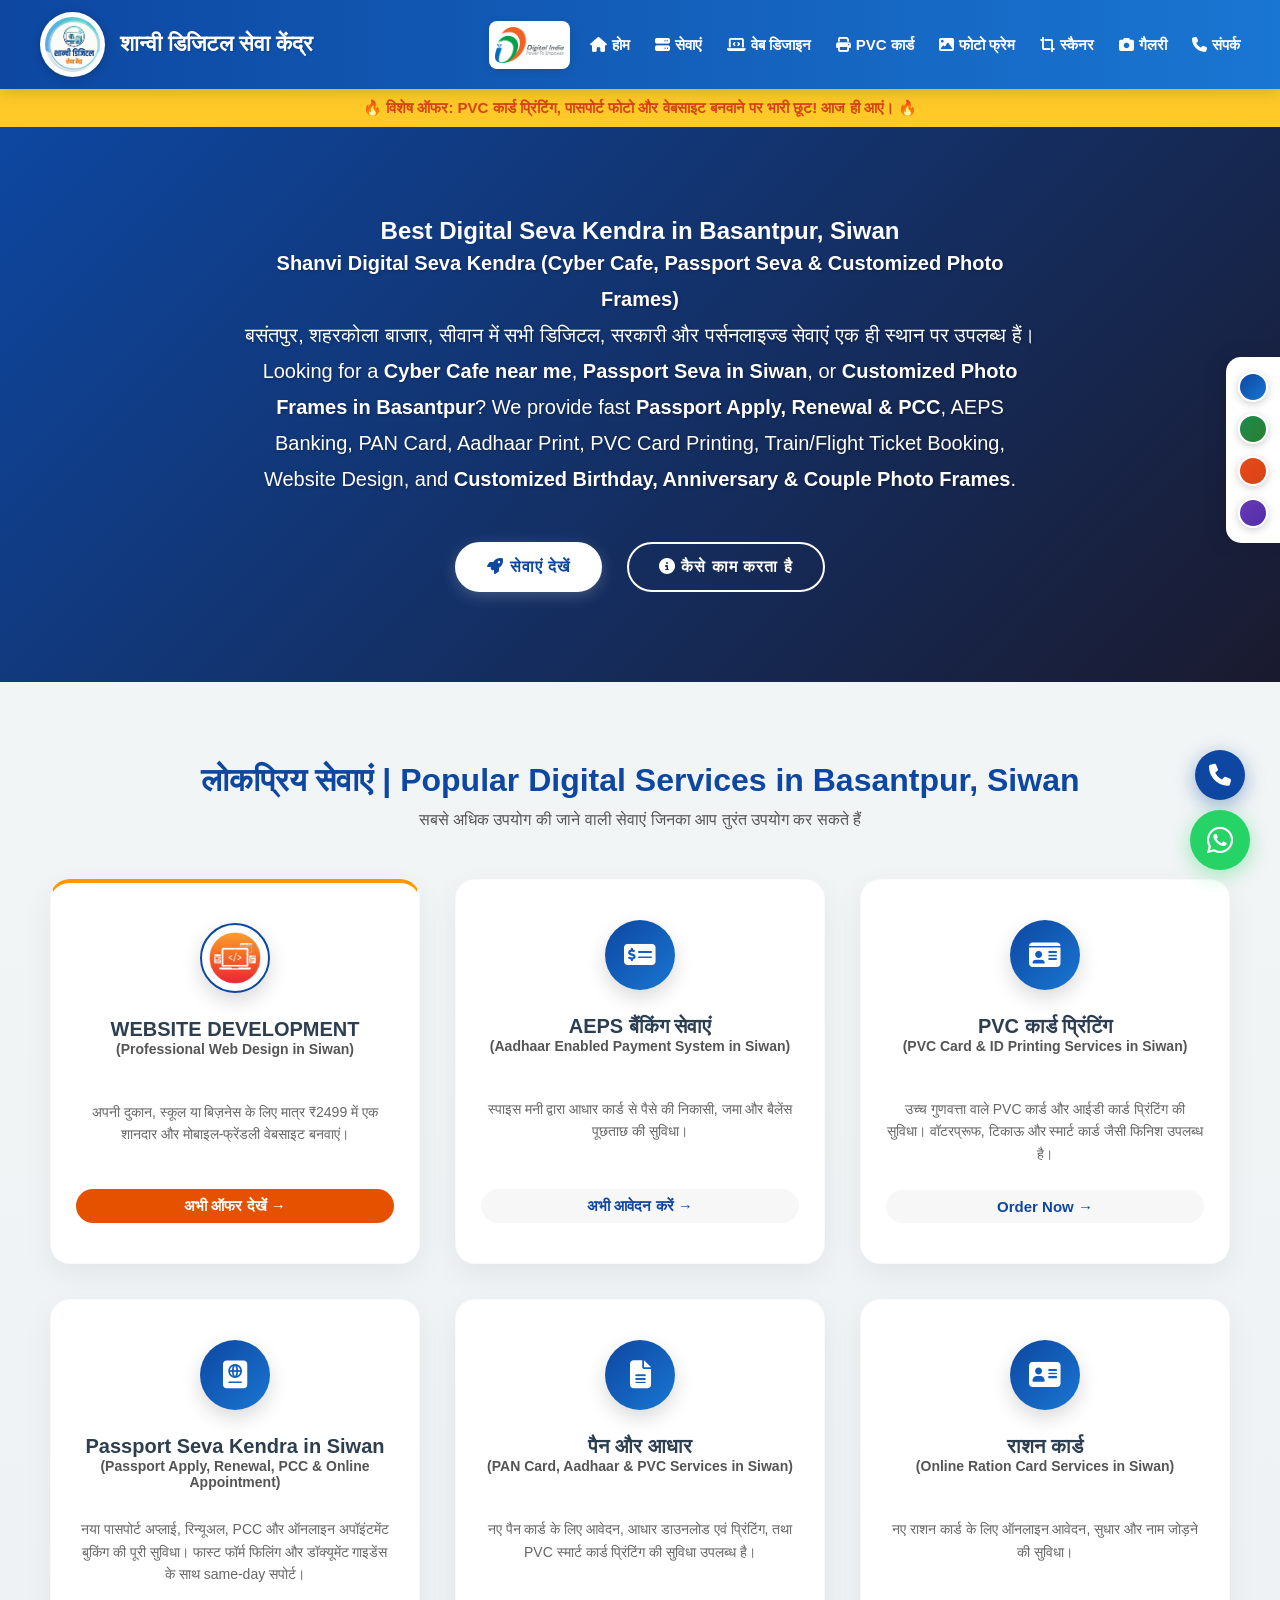
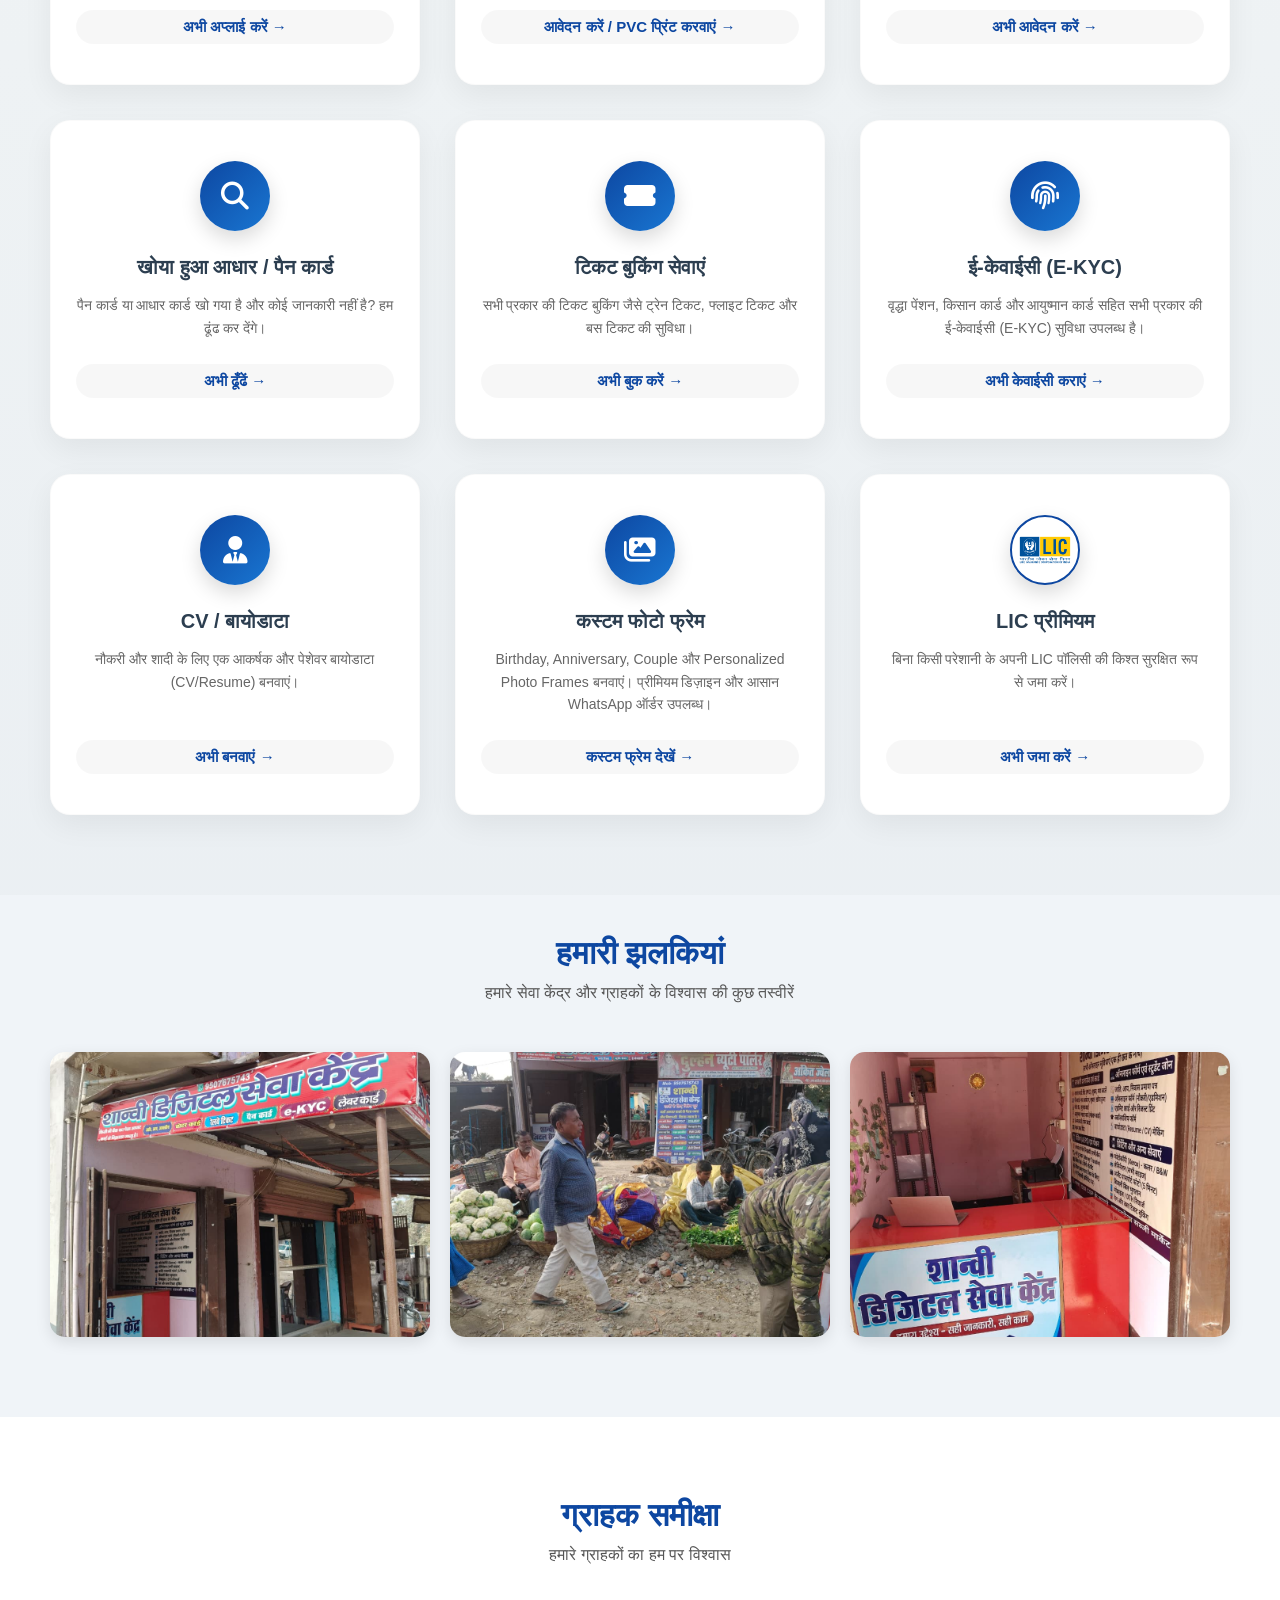
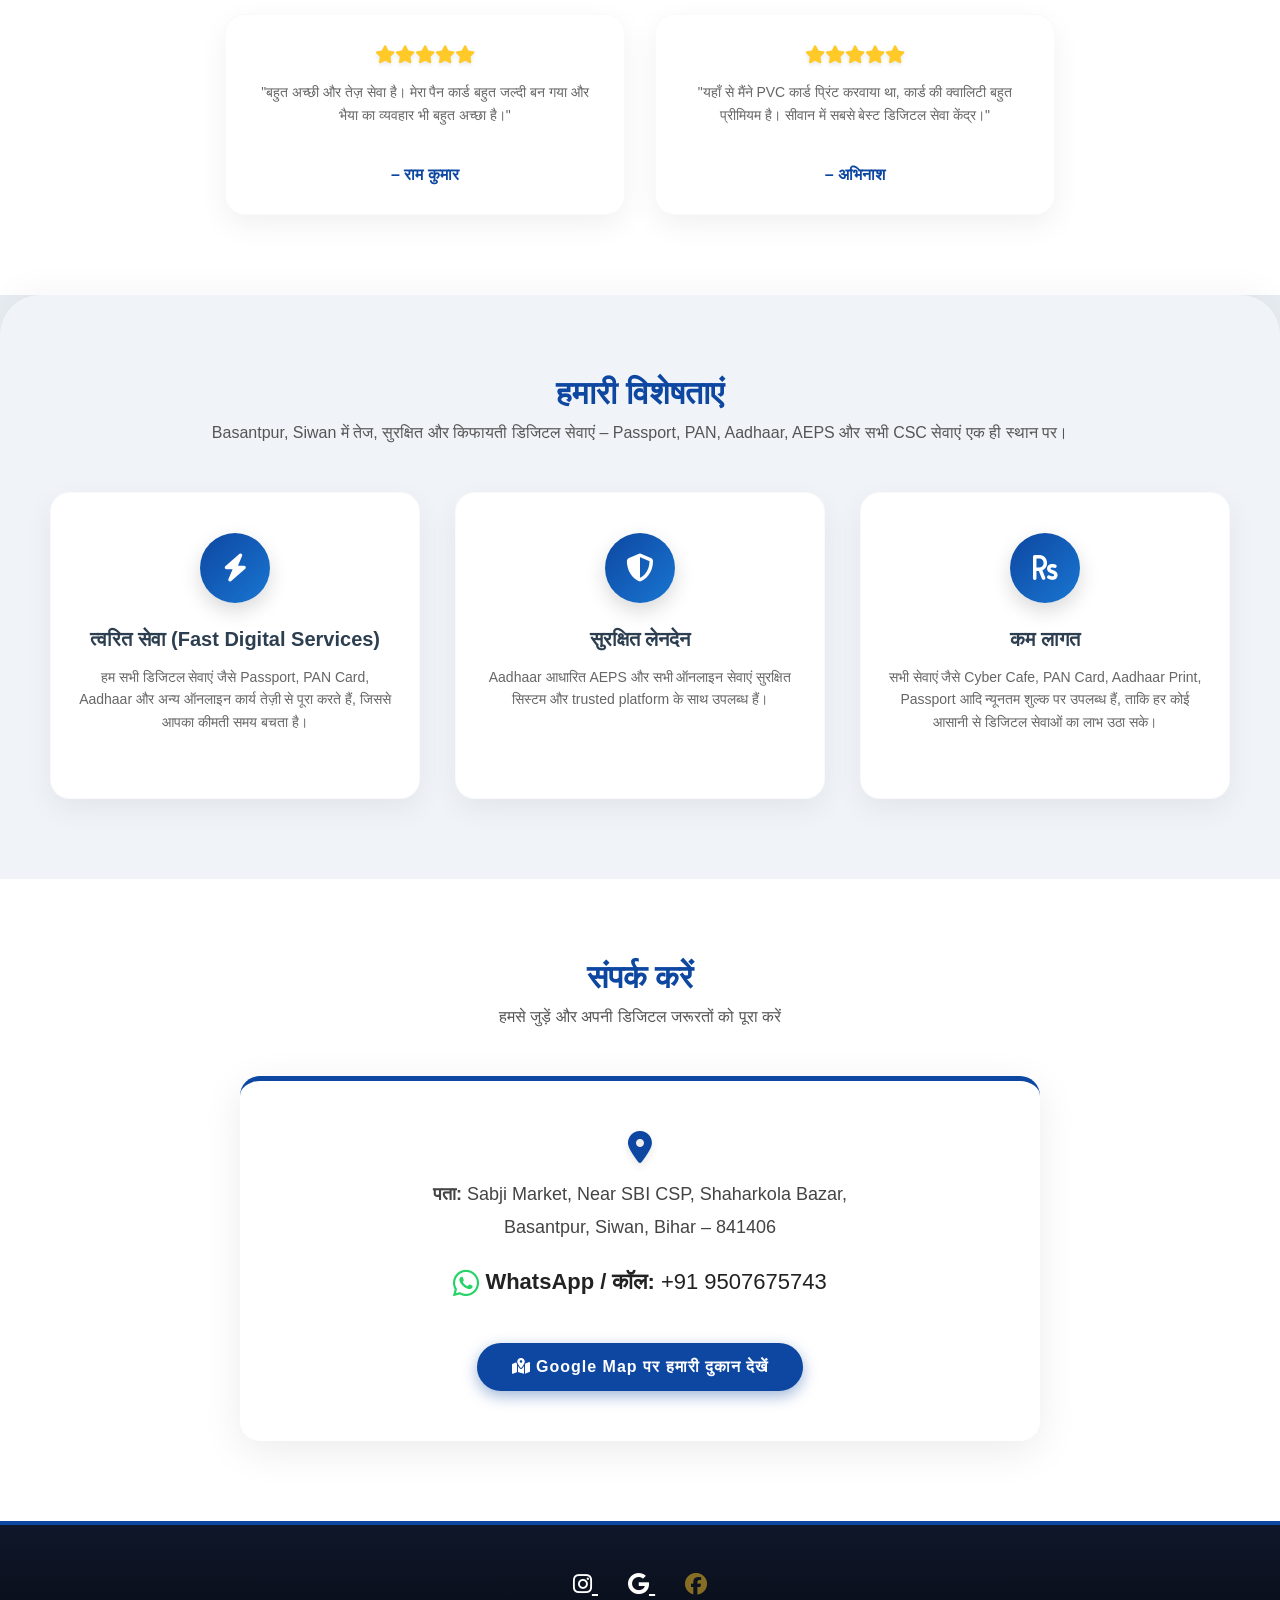
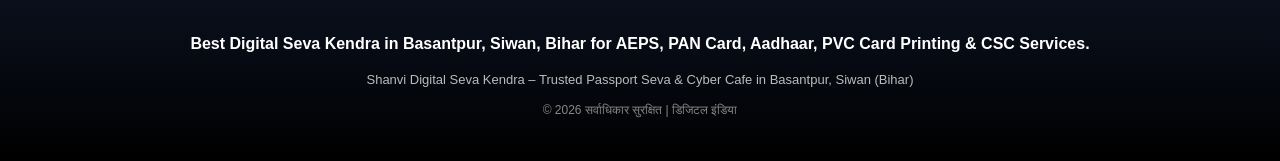
==== commit b10cdf77: "Update index.html" ====
--- a/index.html
+++ b/index.html
@@ -34,7 +34,7 @@
 <meta property="og:url" content="https://shanvidigital.in/">
 <meta property="og:type" content="website">
 <meta property="og:site_name" content="Shanvi Digital Seva Kendra">
-<meta property="og:locale" content="en_IN">
+<meta property="og:locale" content="hi_IN">
 
 <meta name="twitter:card" content="summary_large_image">
 <meta name="twitter:title" content="Passport Seva, Cyber Cafe & Customized Photo Frames in Basantpur Siwan">
@@ -892,11 +892,11 @@
             </div>
 
             <div class="card">
-                <div class="card-icon"><i class="fas fa-mobile-alt"></i></div>
-                <h3>रिचार्ज और बिल पेमेंट</h3>
-                <p>सभी मोबाइल ऑपरेटर, DTH रिचार्ज और बिजली बिल का तुरंत भुगतान करें।</p>
-                <a href="javascript:void(0);" onclick="sendWhatsApp('नमस्ते, मुझे मोबाइल रिचार्ज/बिल पेमेंट करना है।')">अभी रिचार्ज करें →</a>
-            </div>
+    <div class="card-icon"><i class="fas fa-images"></i></div>
+    <h3>कस्टम फोटो फ्रेम</h3>
+    <p>Birthday, Anniversary, Couple और Personalized Photo Frames बनवाएं। प्रीमियम डिज़ाइन और आसान WhatsApp ऑर्डर उपलब्ध।</p>
+    <a href="/photo-frames-siwan">कस्टम फ्रेम देखें →</a>
+</div>
 
             <div class="card">
                 <div class="card-icon" style="background: white; border: 2px solid var(--primary-color);">
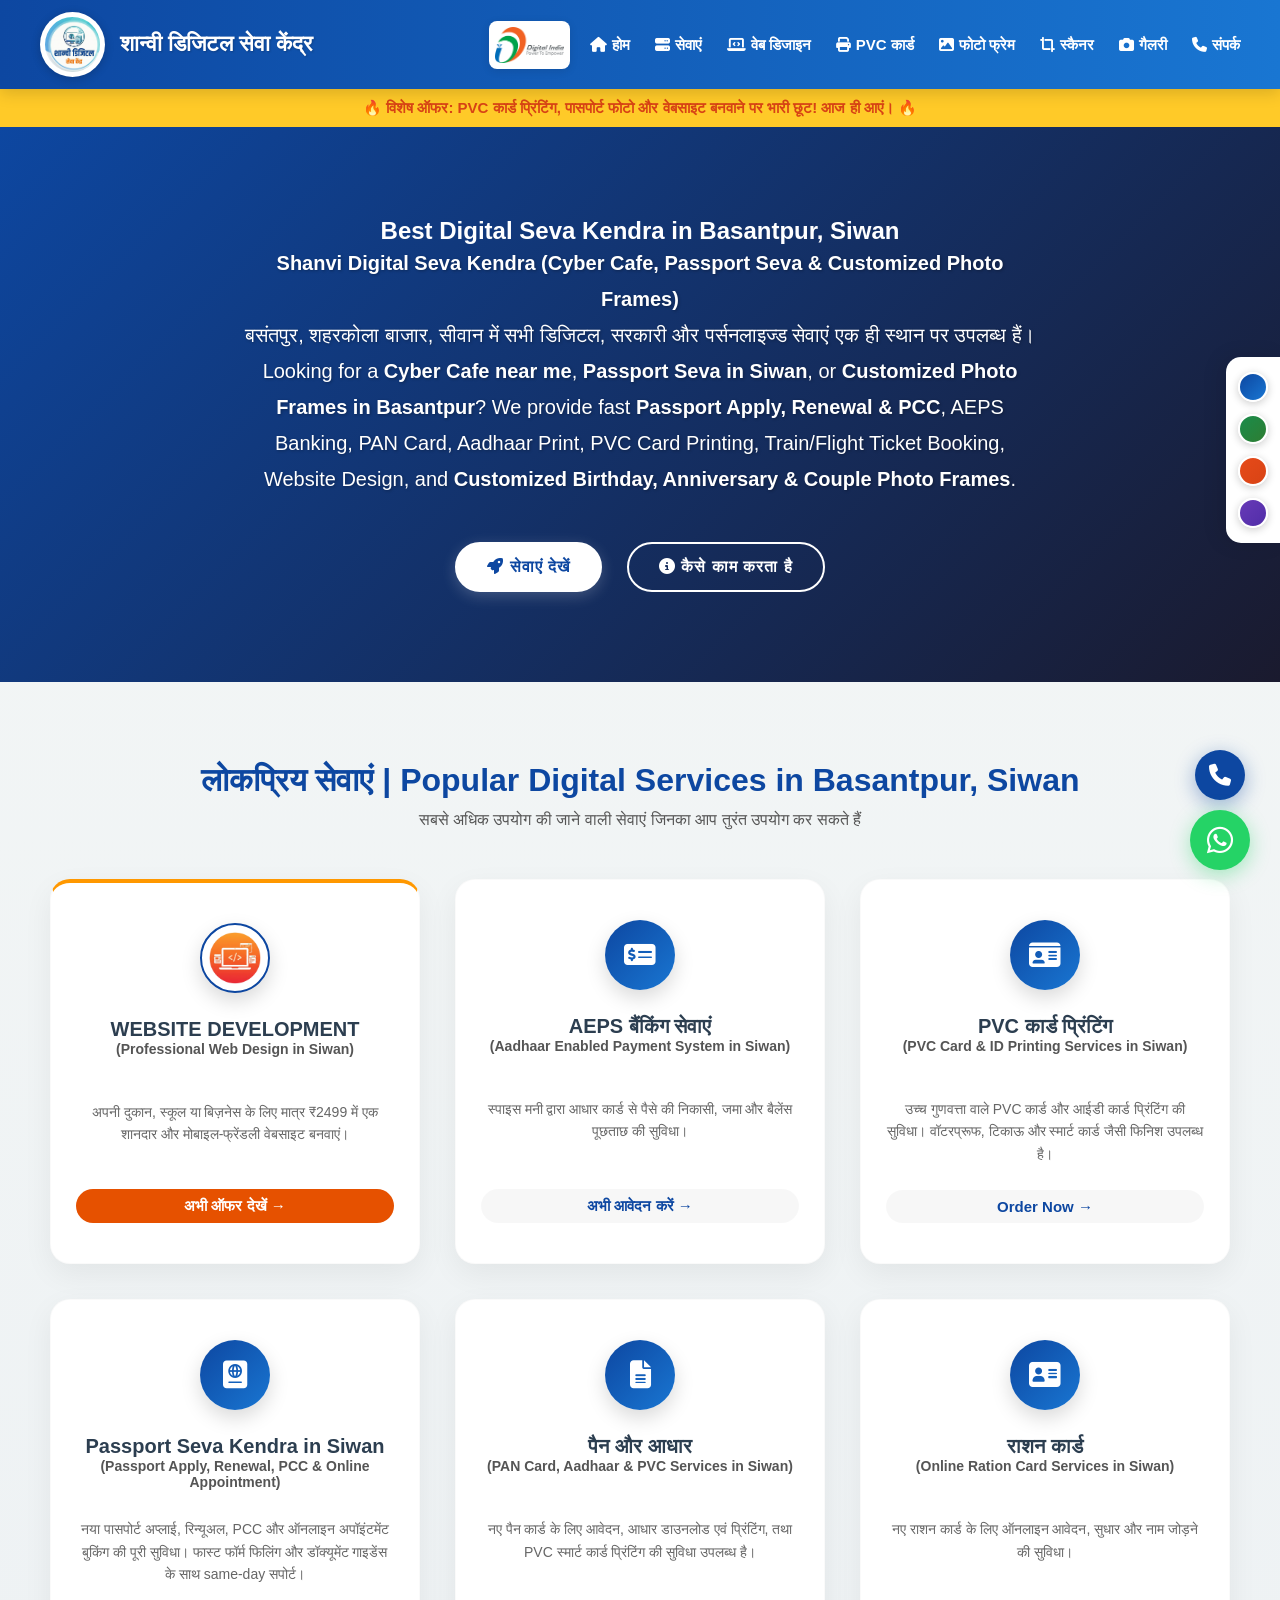
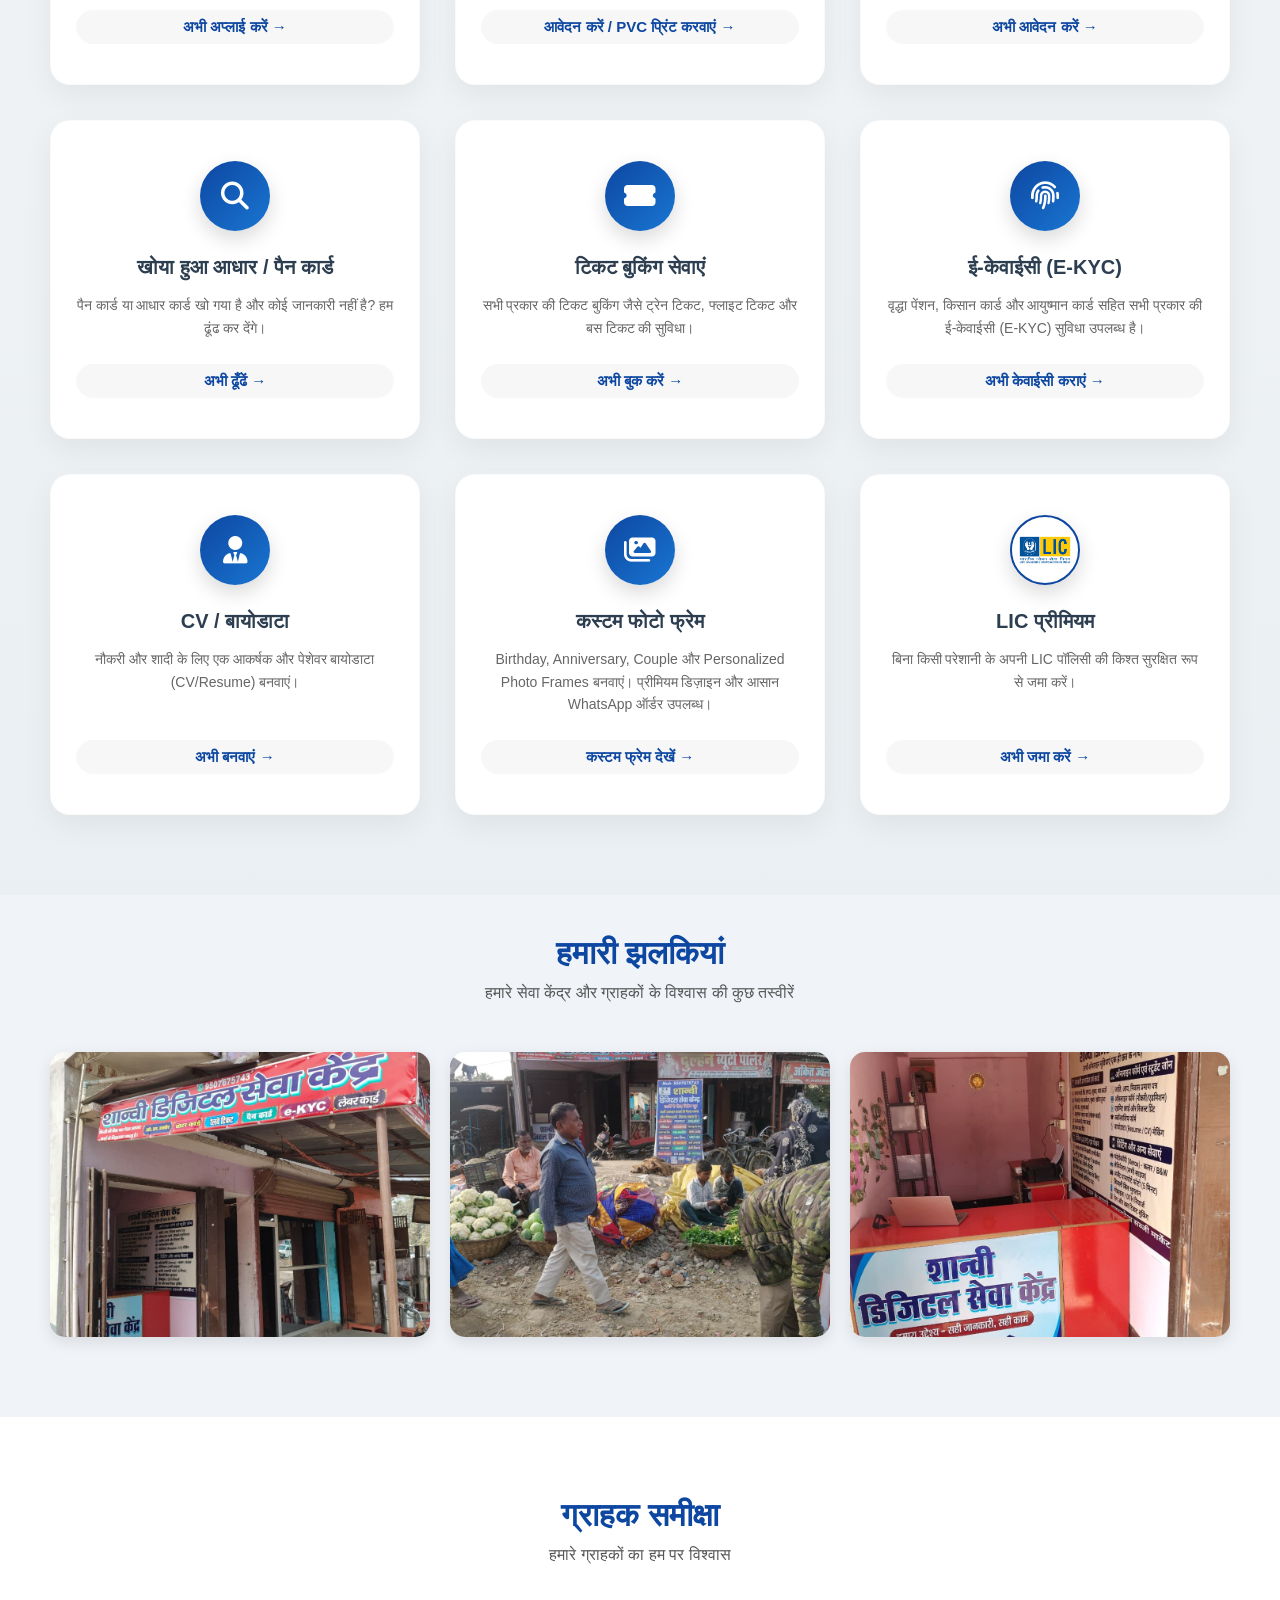
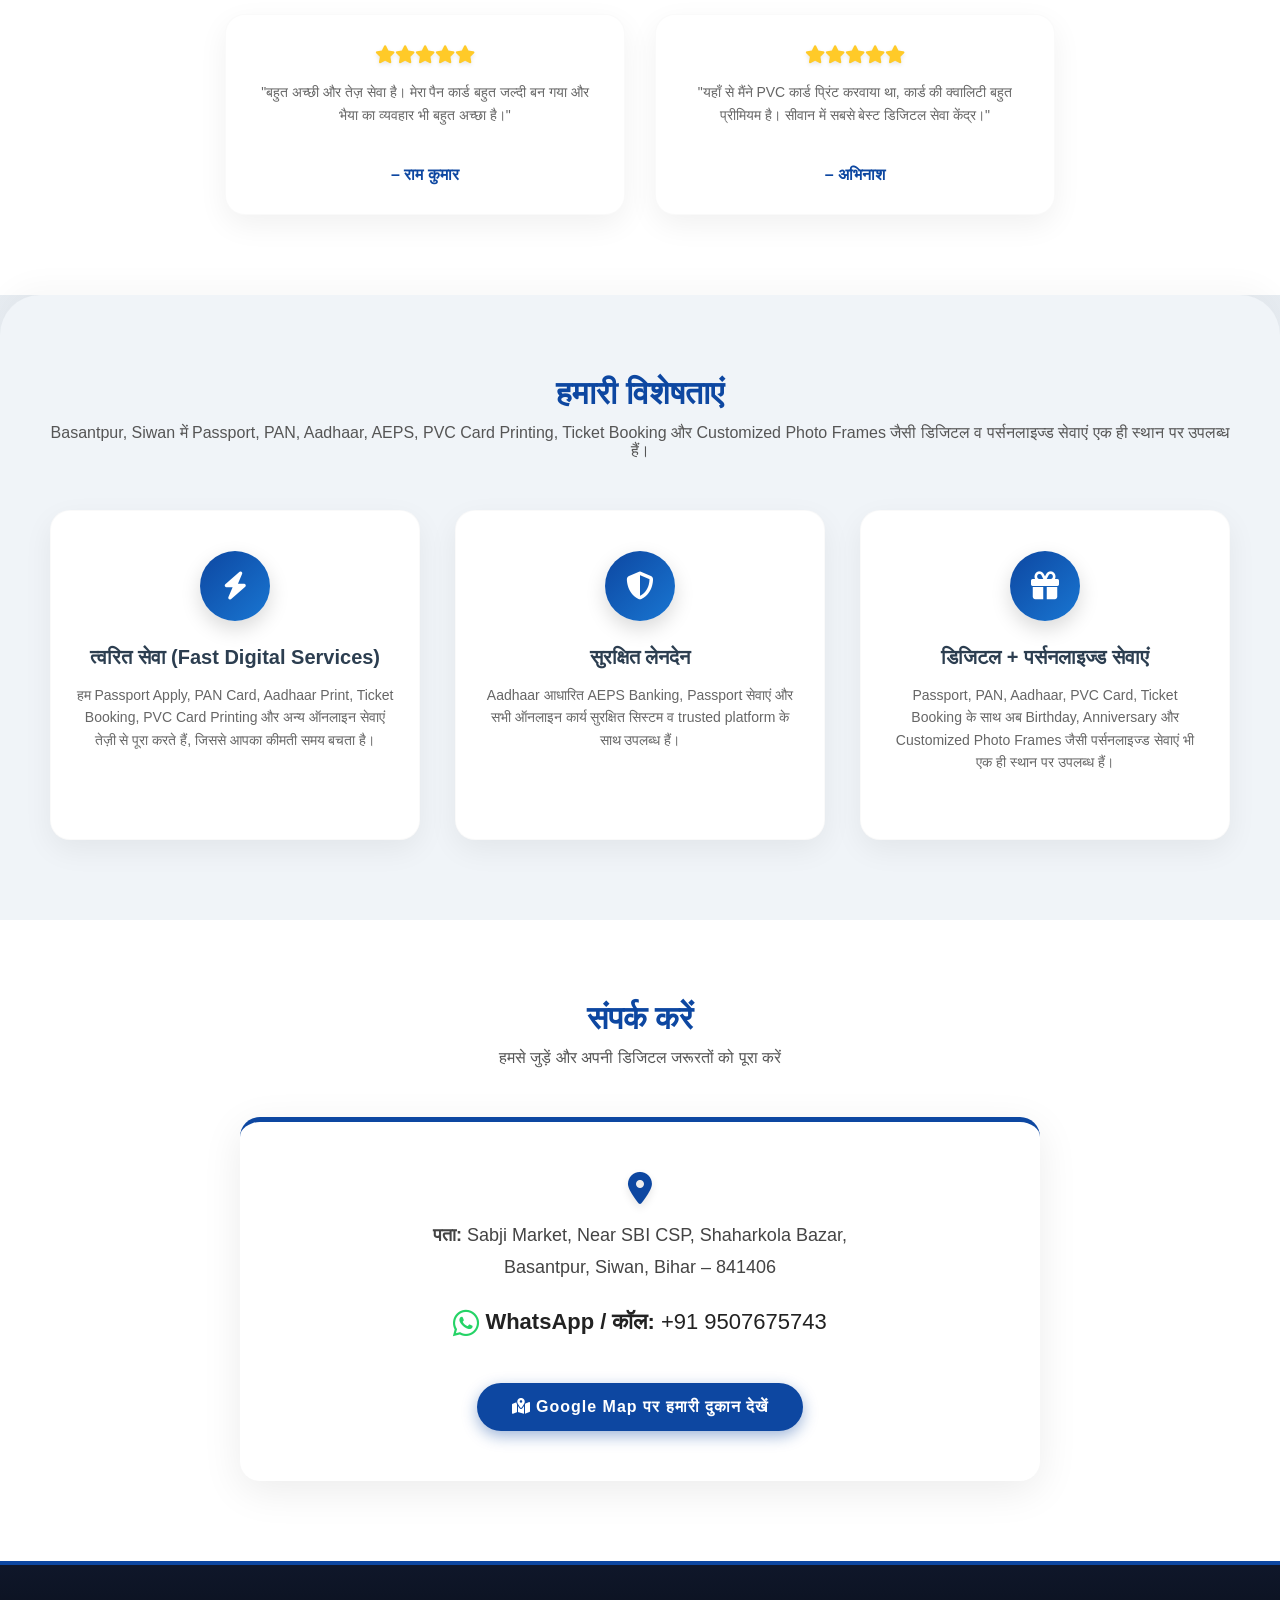
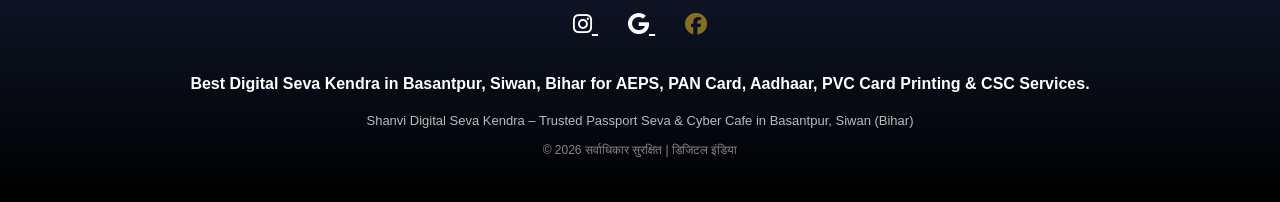
==== commit 2008fe4d: "Update index.html" ====
--- a/index.html
+++ b/index.html
@@ -939,29 +939,41 @@
                 <h4 style="color: var(--primary-color); margin-top: 15px;">– अभिनाश</h4>
             </div>
         </div>
-    </section>
-
-    <section id="features" style="background-color: var(--bg-light); border-radius: 40px 40px 0 0; box-shadow: 0 -10px 30px rgba(0,0,0,0.03);">
-        <h2 class="section-title">हमारी विशेषताएं</h2>
-        <p class="section-subtitle">Basantpur, Siwan में तेज, सुरक्षित और किफायती डिजिटल सेवाएं – Passport, PAN, Aadhaar, AEPS और सभी CSC सेवाएं एक ही स्थान पर।</p>
-        <div class="grid-container">
-            <div class="card">
-                <div class="card-icon"><i class="fas fa-bolt"></i></div>
-                <h3>त्वरित सेवा (Fast Digital Services)</h3>
-                <p>हम सभी डिजिटल सेवाएं जैसे Passport, PAN Card, Aadhaar और अन्य ऑनलाइन कार्य तेज़ी से पूरा करते हैं, जिससे आपका कीमती समय बचता है।</p>
-            </div>
-            <div class="card">
-                <div class="card-icon"><i class="fas fa-shield-alt"></i></div>
-                <h3>सुरक्षित लेनदेन</h3>
-                <p>Aadhaar आधारित AEPS और सभी ऑनलाइन सेवाएं सुरक्षित सिस्टम और trusted platform के साथ उपलब्ध हैं।</p>
-            </div>
-            <div class="card">
-                <div class="card-icon"><i class="fas fa-rupee-sign"></i></div>
-                <h3>कम लागत</h3>
-                <p>सभी सेवाएं जैसे Cyber Cafe, PAN Card, Aadhaar Print, Passport आदि न्यूनतम शुल्क पर उपलब्ध हैं, ताकि हर कोई आसानी से डिजिटल सेवाओं का लाभ उठा सके।</p>
-            </div>
+        </section>
+
+<section id="features" style="background-color: var(--bg-light); border-radius: 40px 40px 0 0; box-shadow: 0 -10px 30px rgba(0,0,0,0.03);">
+    <h2 class="section-title">हमारी विशेषताएं</h2>
+
+    <p class="section-subtitle">
+        Basantpur, Siwan में Passport, PAN, Aadhaar, AEPS, PVC Card Printing, Ticket Booking और Customized Photo Frames जैसी डिजिटल व पर्सनलाइज्ड सेवाएं एक ही स्थान पर उपलब्ध हैं।
+    </p>
+
+    <div class="grid-container">
+        <div class="card">
+            <div class="card-icon"><i class="fas fa-bolt"></i></div>
+            <h3>त्वरित सेवा (Fast Digital Services)</h3>
+            <p>
+                हम Passport Apply, PAN Card, Aadhaar Print, Ticket Booking, PVC Card Printing और अन्य ऑनलाइन सेवाएं तेज़ी से पूरा करते हैं, जिससे आपका कीमती समय बचता है।
+            </p>
         </div>
-    </section>
+
+        <div class="card">
+            <div class="card-icon"><i class="fas fa-shield-alt"></i></div>
+            <h3>सुरक्षित लेनदेन</h3>
+            <p>
+                Aadhaar आधारित AEPS Banking, Passport सेवाएं और सभी ऑनलाइन कार्य सुरक्षित सिस्टम व trusted platform के साथ उपलब्ध हैं।
+            </p>
+        </div>
+
+        <div class="card">
+            <div class="card-icon"><i class="fas fa-gift"></i></div>
+            <h3>डिजिटल + पर्सनलाइज्ड सेवाएं</h3>
+            <p>
+                Passport, PAN, Aadhaar, PVC Card, Ticket Booking के साथ अब Birthday, Anniversary और Customized Photo Frames जैसी पर्सनलाइज्ड सेवाएं भी एक ही स्थान पर उपलब्ध हैं।
+            </p>
+        </div>
+    </div>
+</section>
 
     <section id="contact" style="background-color: white;">
         <h2 class="section-title">संपर्क करें</h2>
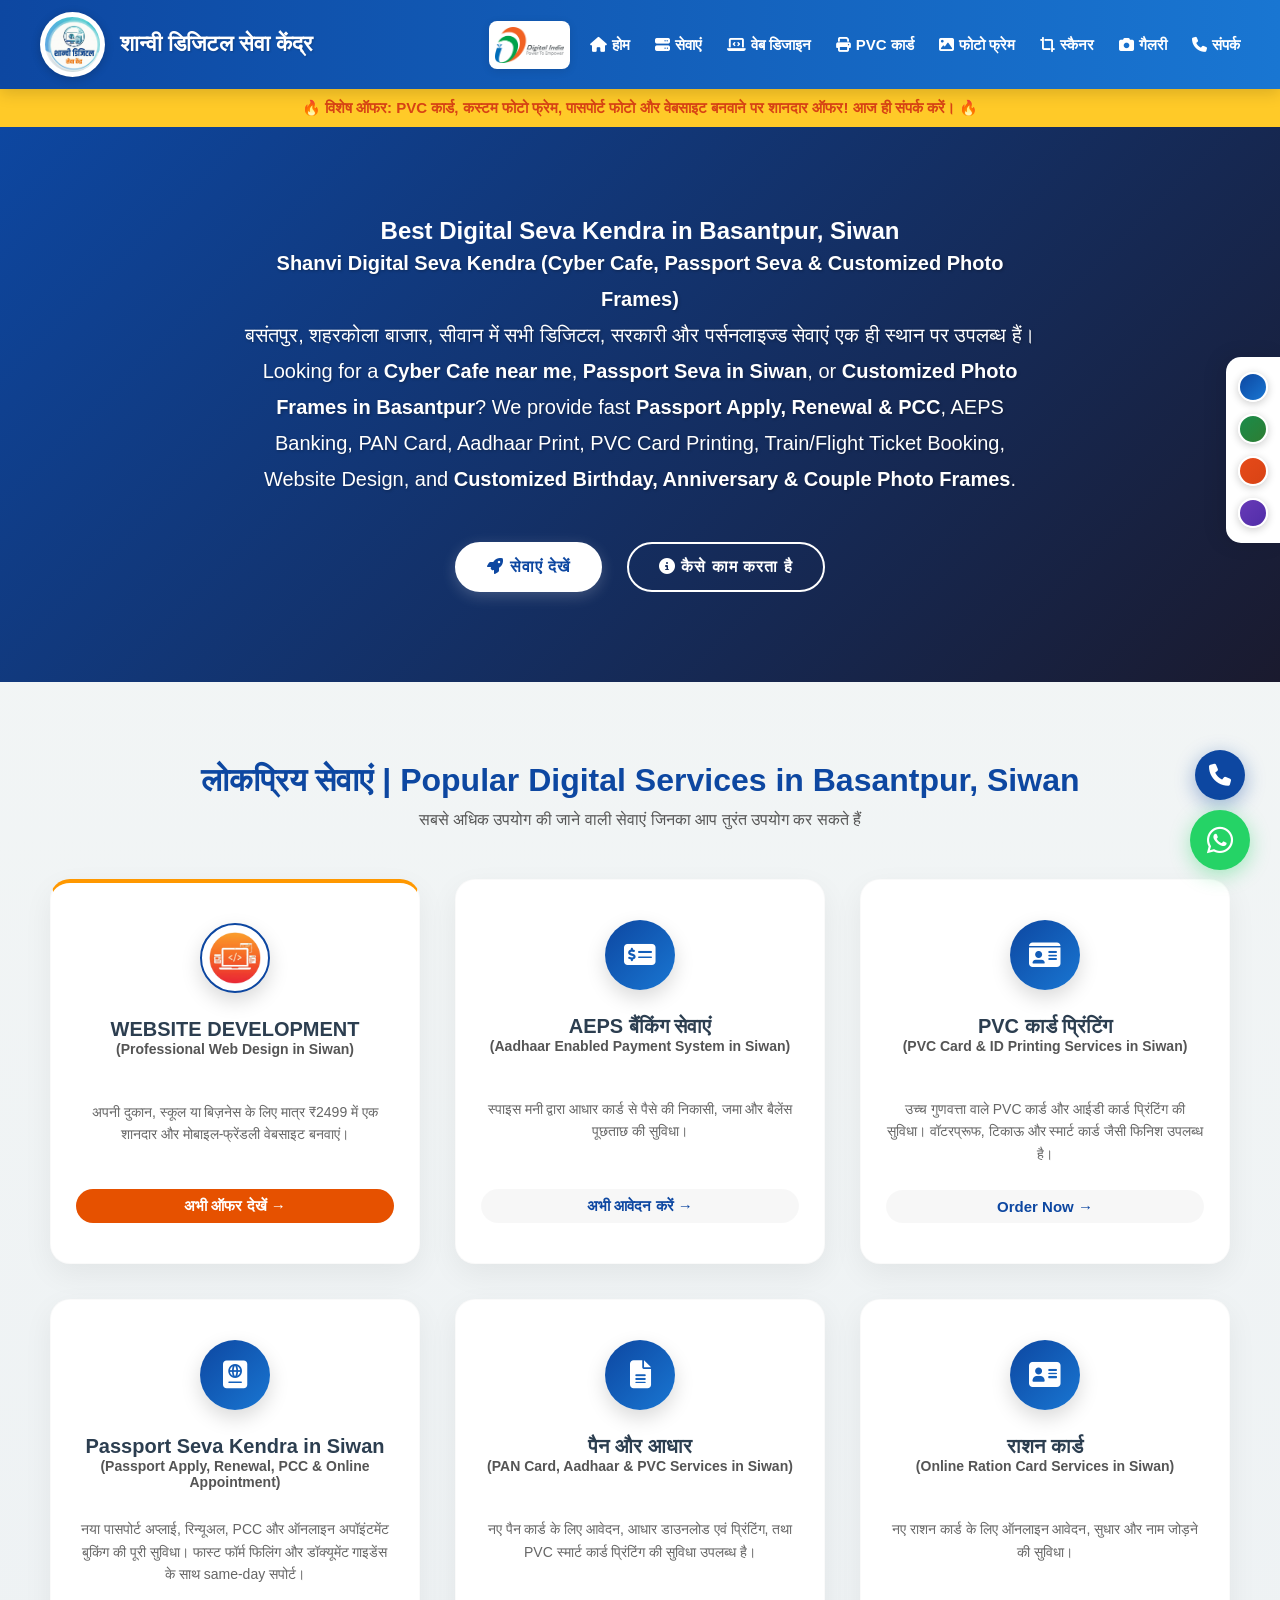
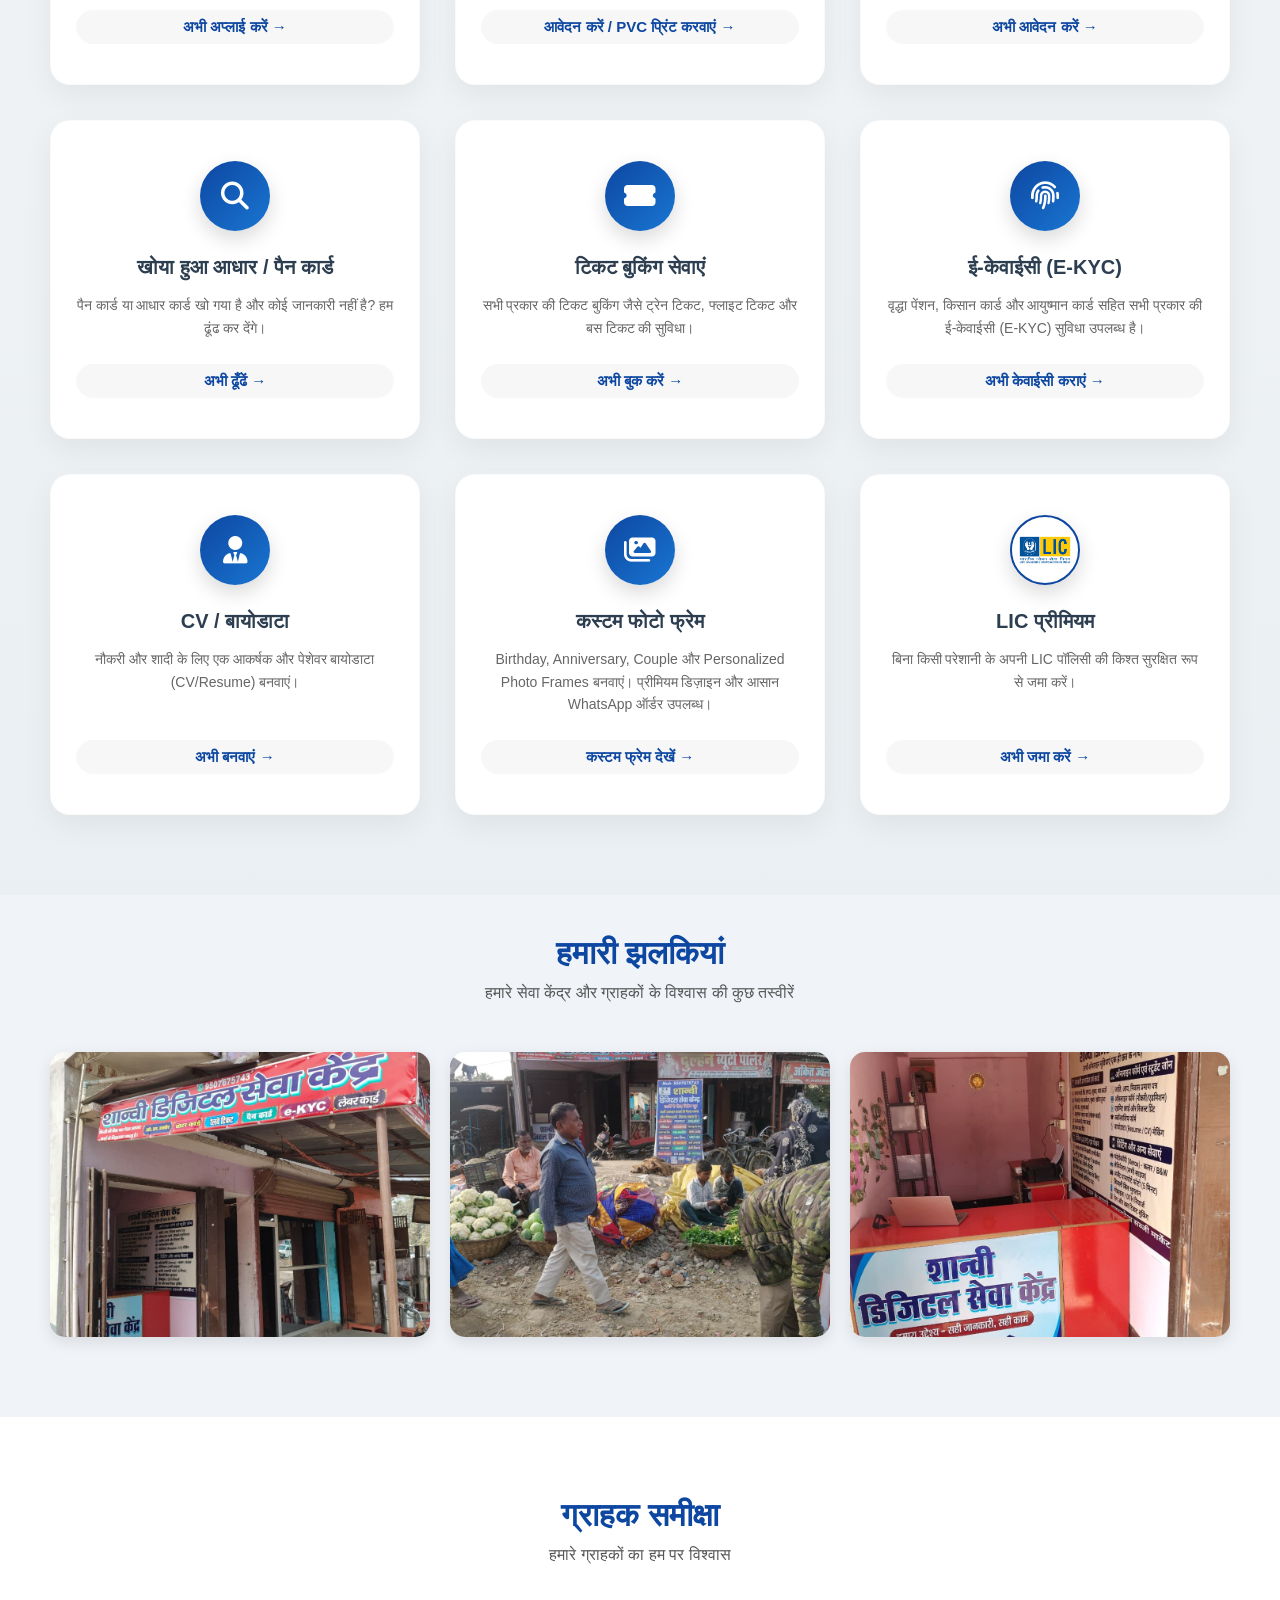
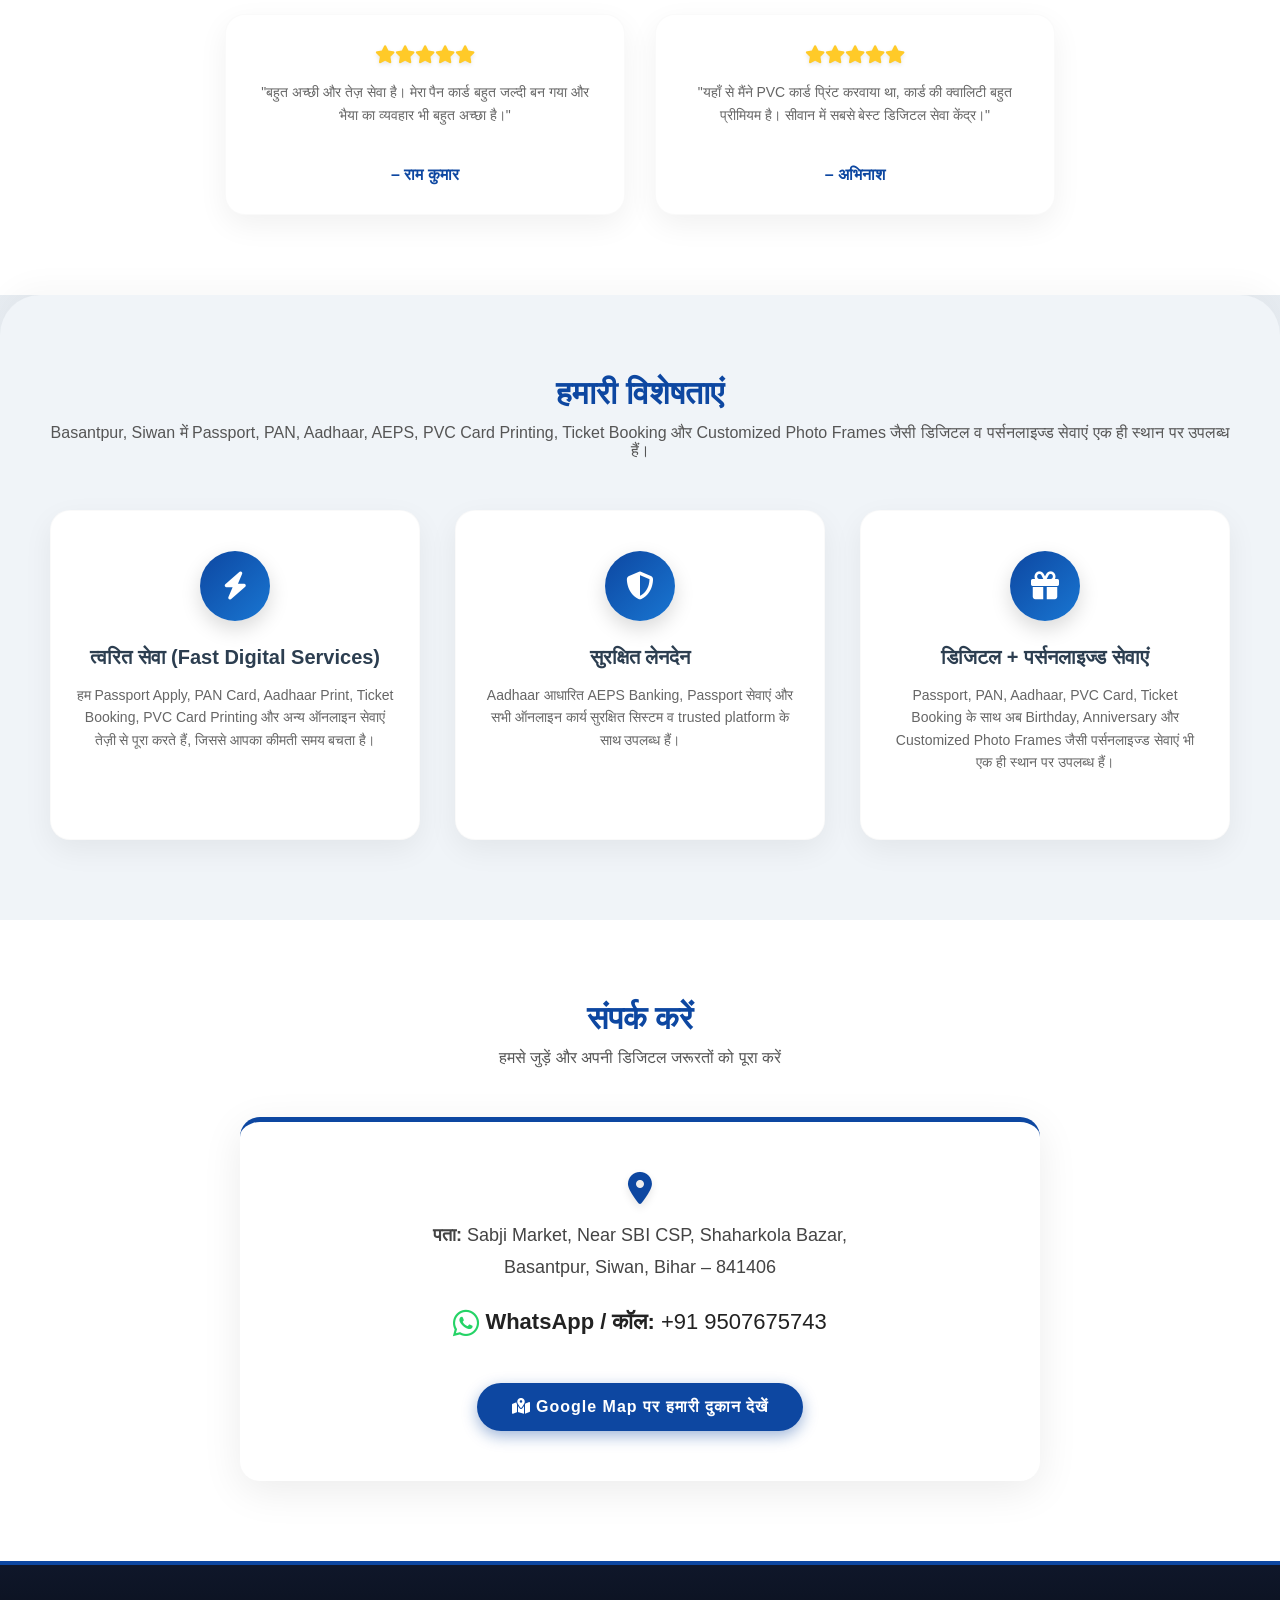
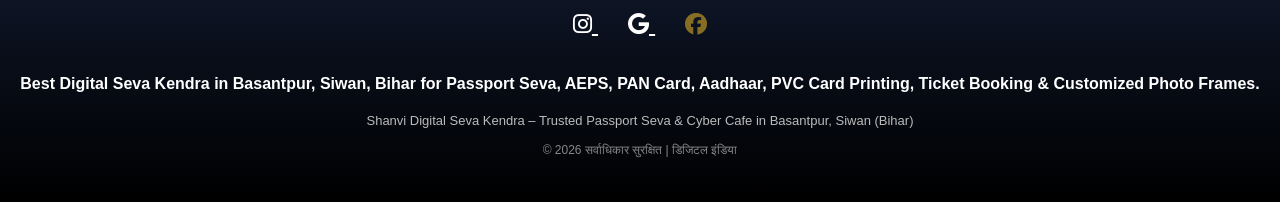
==== commit aa4f3ea8: "Update index.html" ====
--- a/index.html
+++ b/index.html
@@ -90,7 +90,7 @@
     "https://g.page/r/Cdh1pqj8jFmHEBM/",
     "https://www.instagram.com/shanvi_digital1/"
   ],
-  "description": "Top Cyber Cafe & Passport Seva Kendra in Basantpur, Siwan (Bihar). Fast Passport Apply, Renewal & PCC, PAN Card, Aadhaar Print, PVC Card, AEPS Banking & Website Design. Call Now: 9507675743"
+  "description": "Top Cyber Cafe, Passport Seva Kendra & Customized Photo Frame services in Basantpur, Siwan (Bihar). Passport Apply, Renewal, PCC, PAN Card, Aadhaar Print, PVC Card Printing, AEPS Banking, Ticket Booking & Website Design."
 }
 </script>
 
@@ -723,7 +723,7 @@
     </header>
 
     <div class="offer-banner">
-        🔥 विशेष ऑफर: PVC कार्ड प्रिंटिंग, पासपोर्ट फोटो और वेबसाइट बनवाने पर भारी छूट! आज ही आएं। 🔥
+        🔥 विशेष ऑफर: PVC कार्ड, कस्टम फोटो फ्रेम, पासपोर्ट फोटो और वेबसाइट बनवाने पर शानदार ऑफर! आज ही संपर्क करें। 🔥
     </div>
 
     <div class="theme-switcher">
@@ -1013,7 +1013,7 @@
 
     <!-- Strong Branding Line -->
     <p style="font-size:16px; font-weight:600; margin-bottom:10px;">
-        Best Digital Seva Kendra in Basantpur, Siwan, Bihar for AEPS, PAN Card, Aadhaar, PVC Card Printing & CSC Services.
+        Best Digital Seva Kendra in Basantpur, Siwan, Bihar for Passport Seva, AEPS, PAN Card, Aadhaar, PVC Card Printing, Ticket Booking & Customized Photo Frames.
     </p>
 
     <!-- Light Local Signal -->
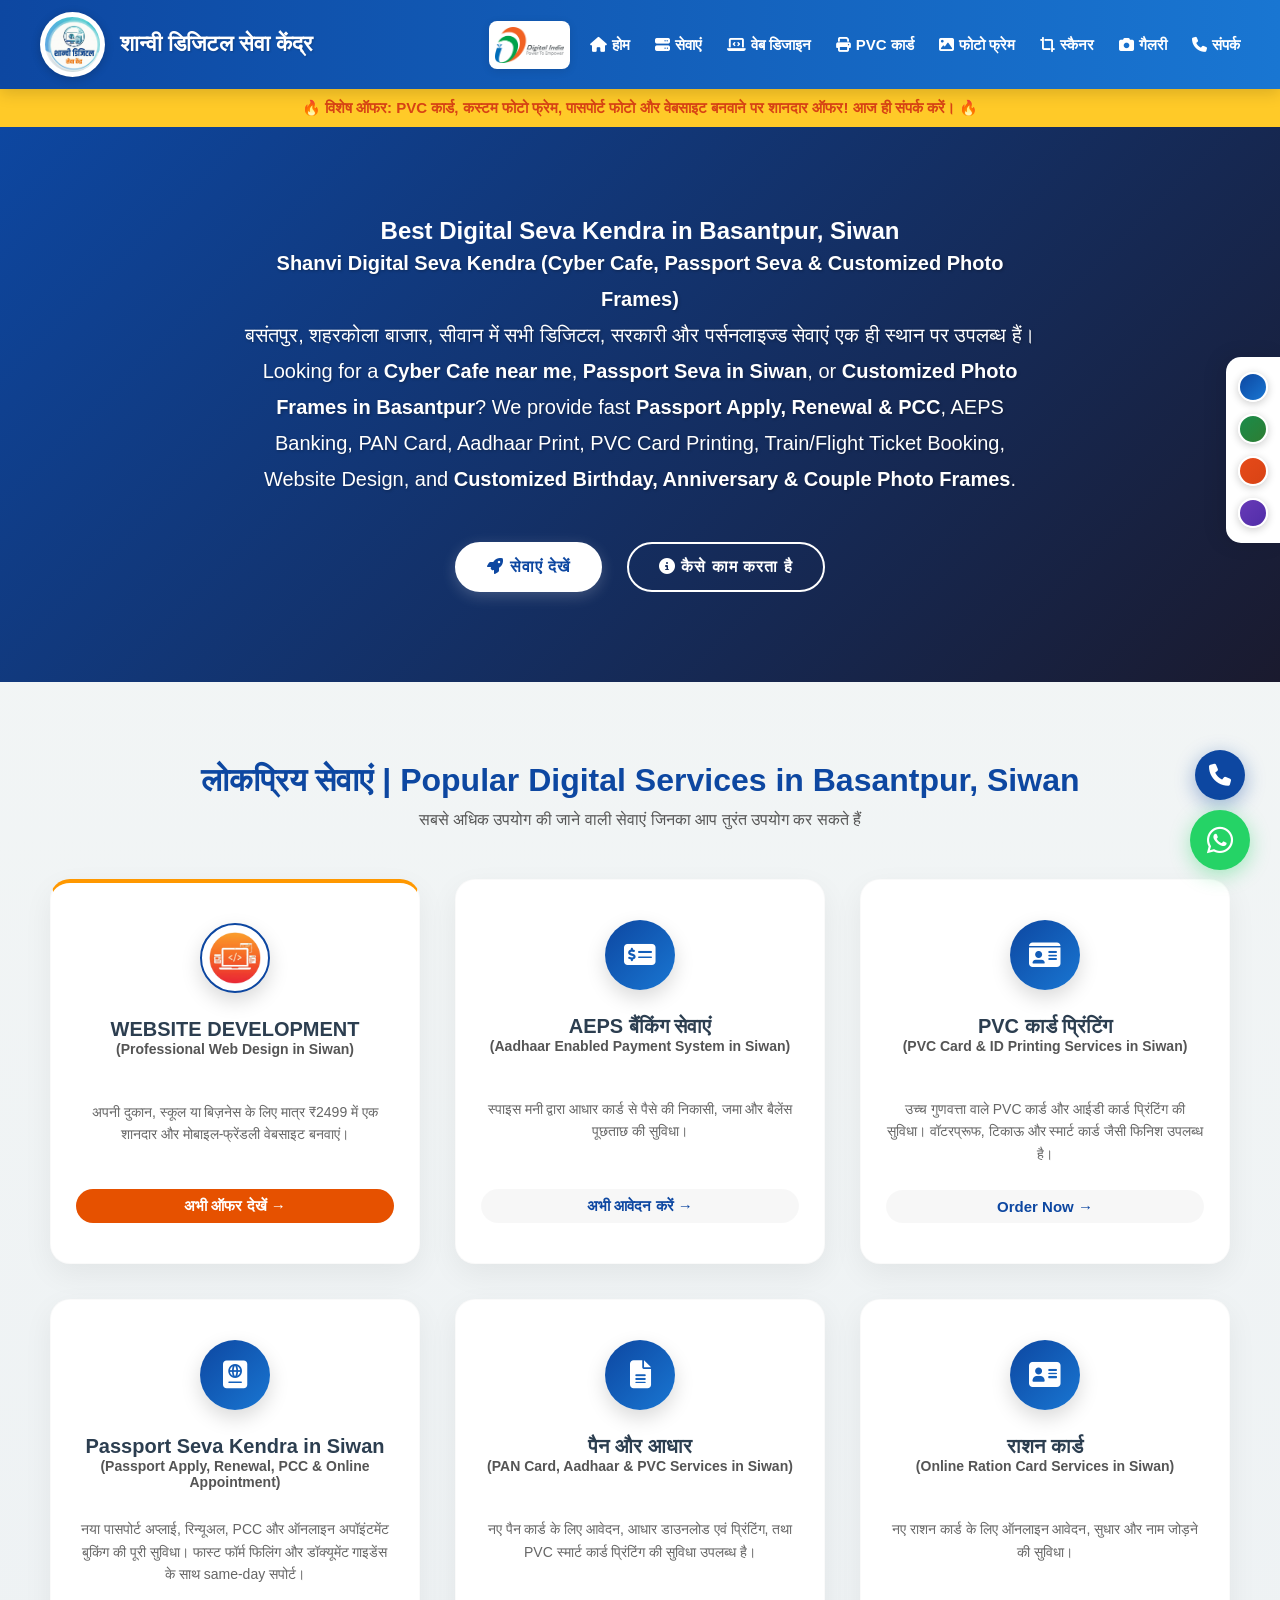
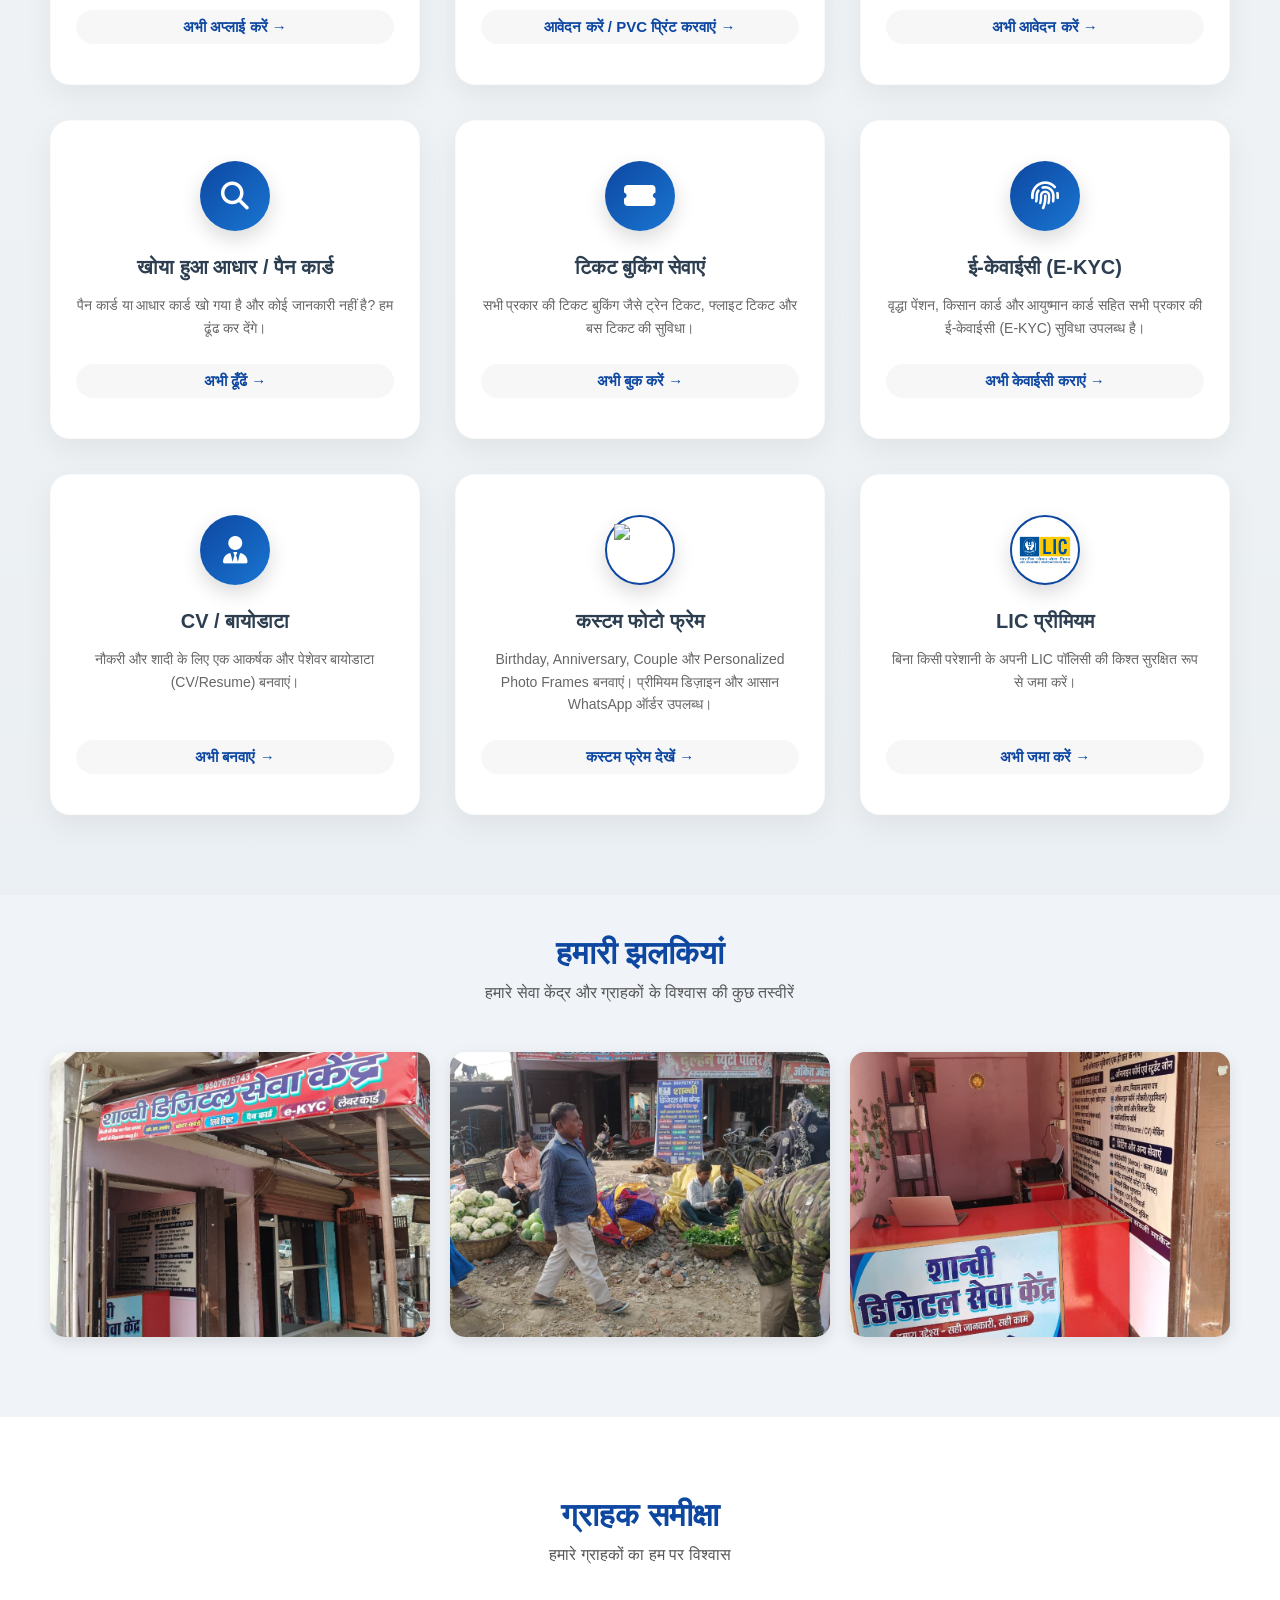
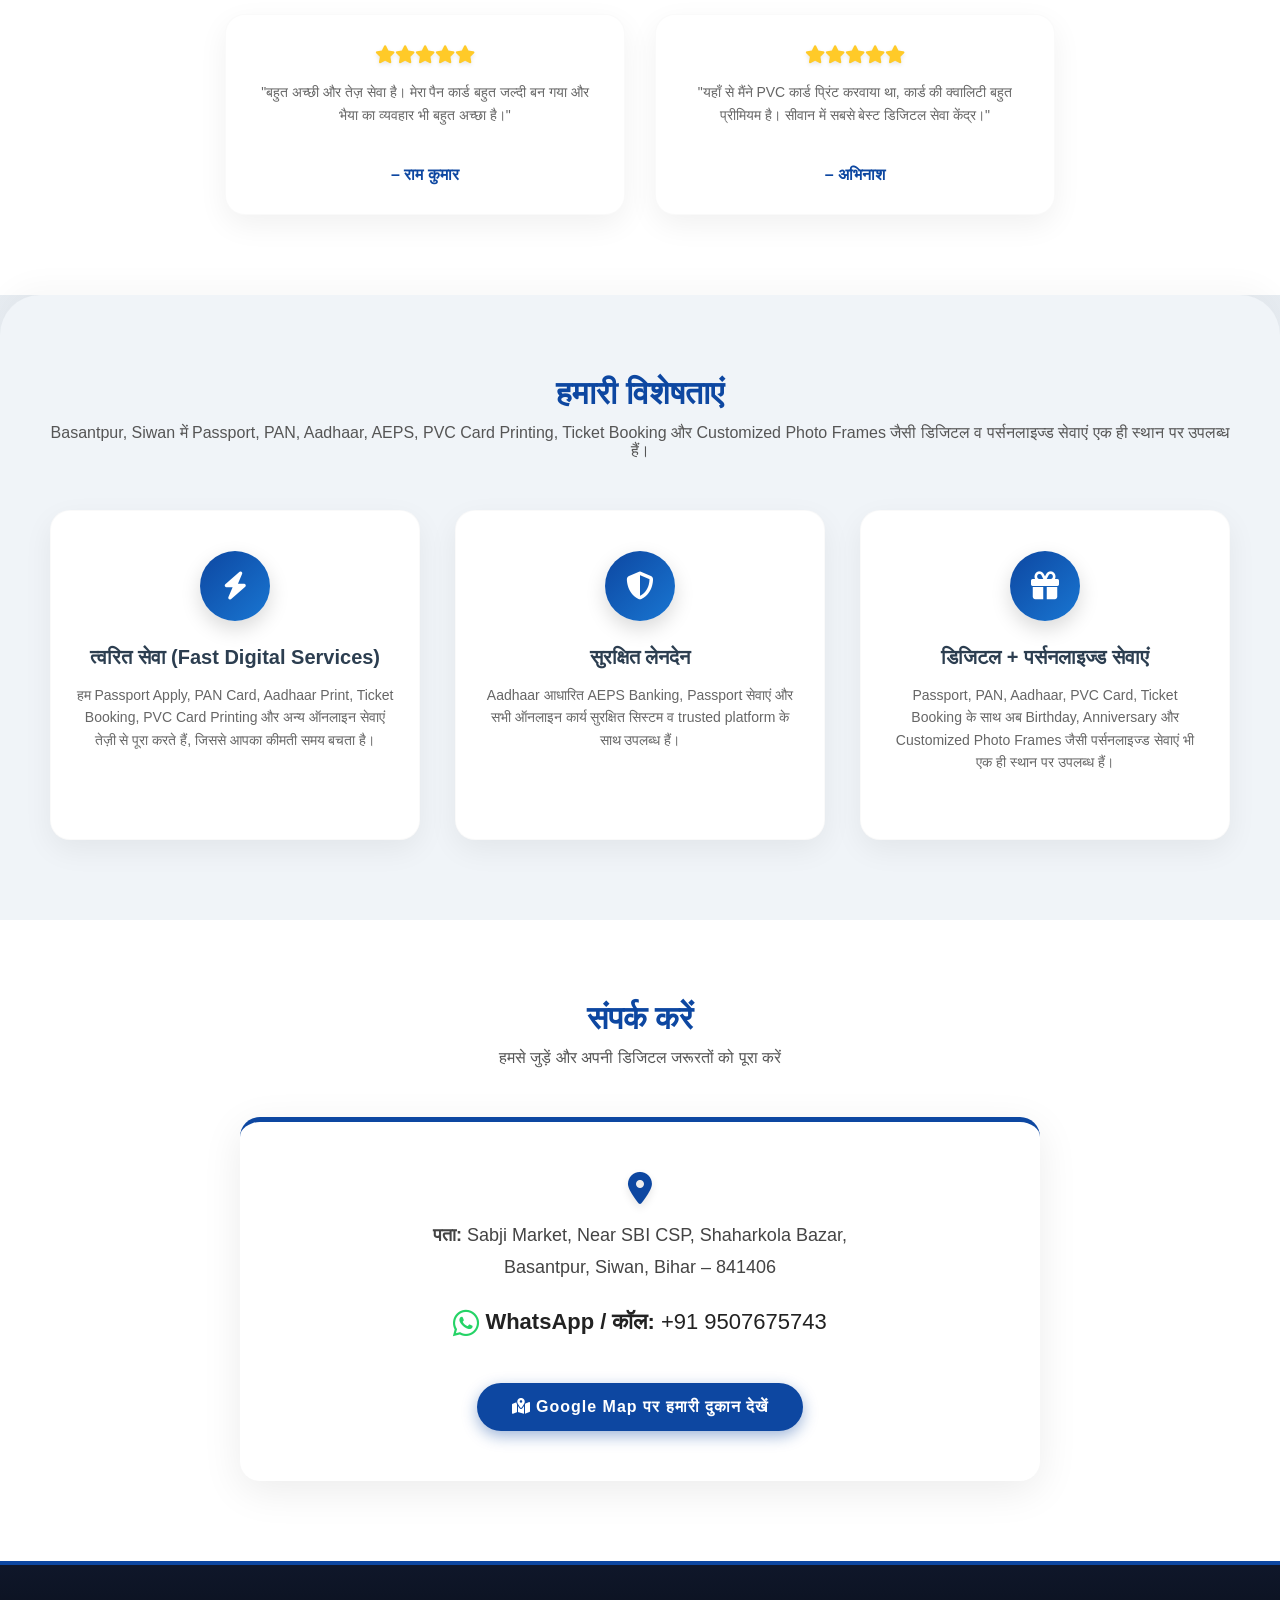
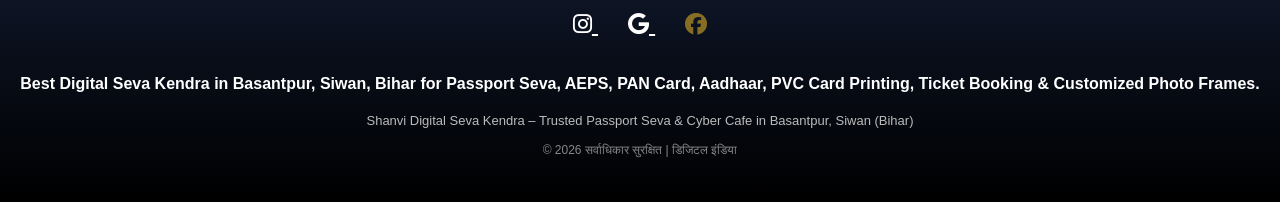
==== commit 5b9ebac6: "Update index.html" ====
--- a/index.html
+++ b/index.html
@@ -892,7 +892,9 @@
             </div>
 
             <div class="card">
-    <div class="card-icon"><i class="fas fa-images"></i></div>
+    <div class="card-icon" style="background: white; border: 2px solid var(--primary-color);">
+    <img src="photo-frame-icon.png" alt="Customized Photo Frames" loading="lazy" style="width: 80%; height: 80%; object-fit: contain;">
+</div>
     <h3>कस्टम फोटो फ्रेम</h3>
     <p>Birthday, Anniversary, Couple और Personalized Photo Frames बनवाएं। प्रीमियम डिज़ाइन और आसान WhatsApp ऑर्डर उपलब्ध।</p>
     <a href="/photo-frames-siwan">कस्टम फ्रेम देखें →</a>
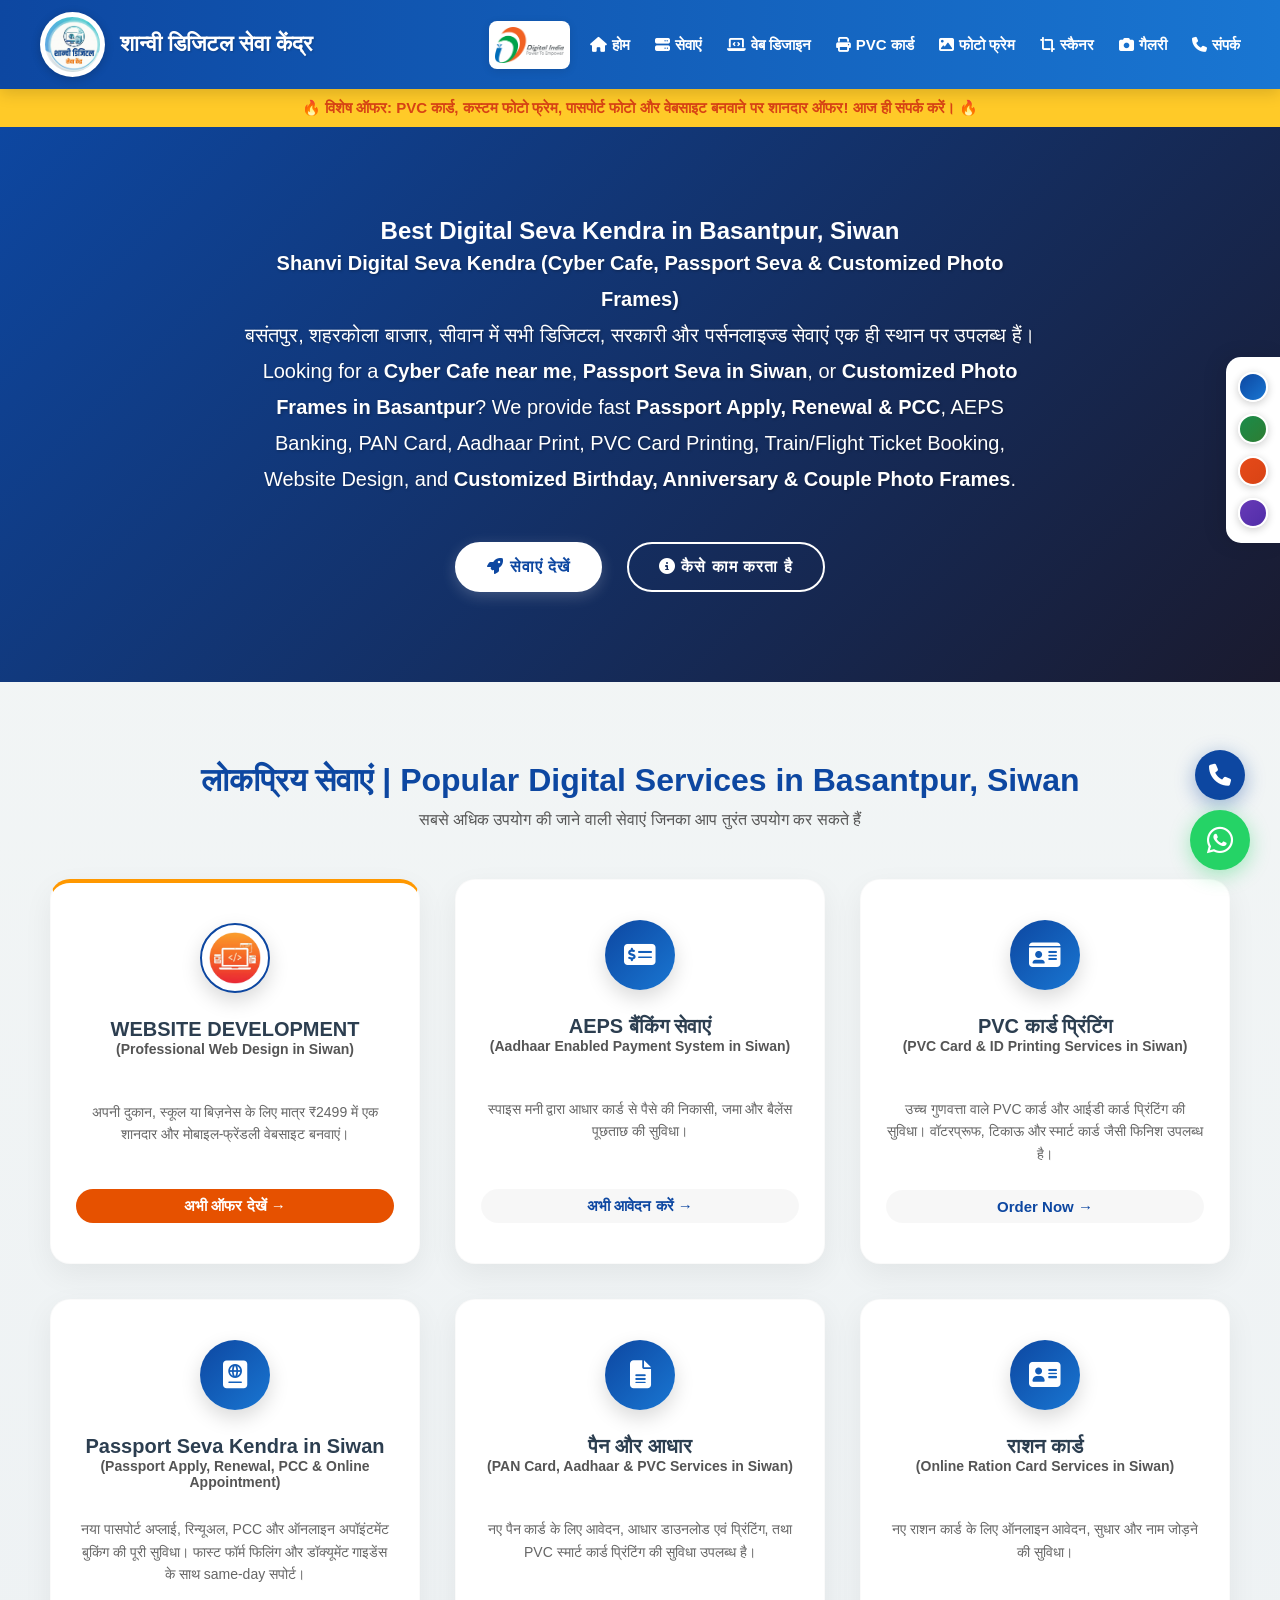
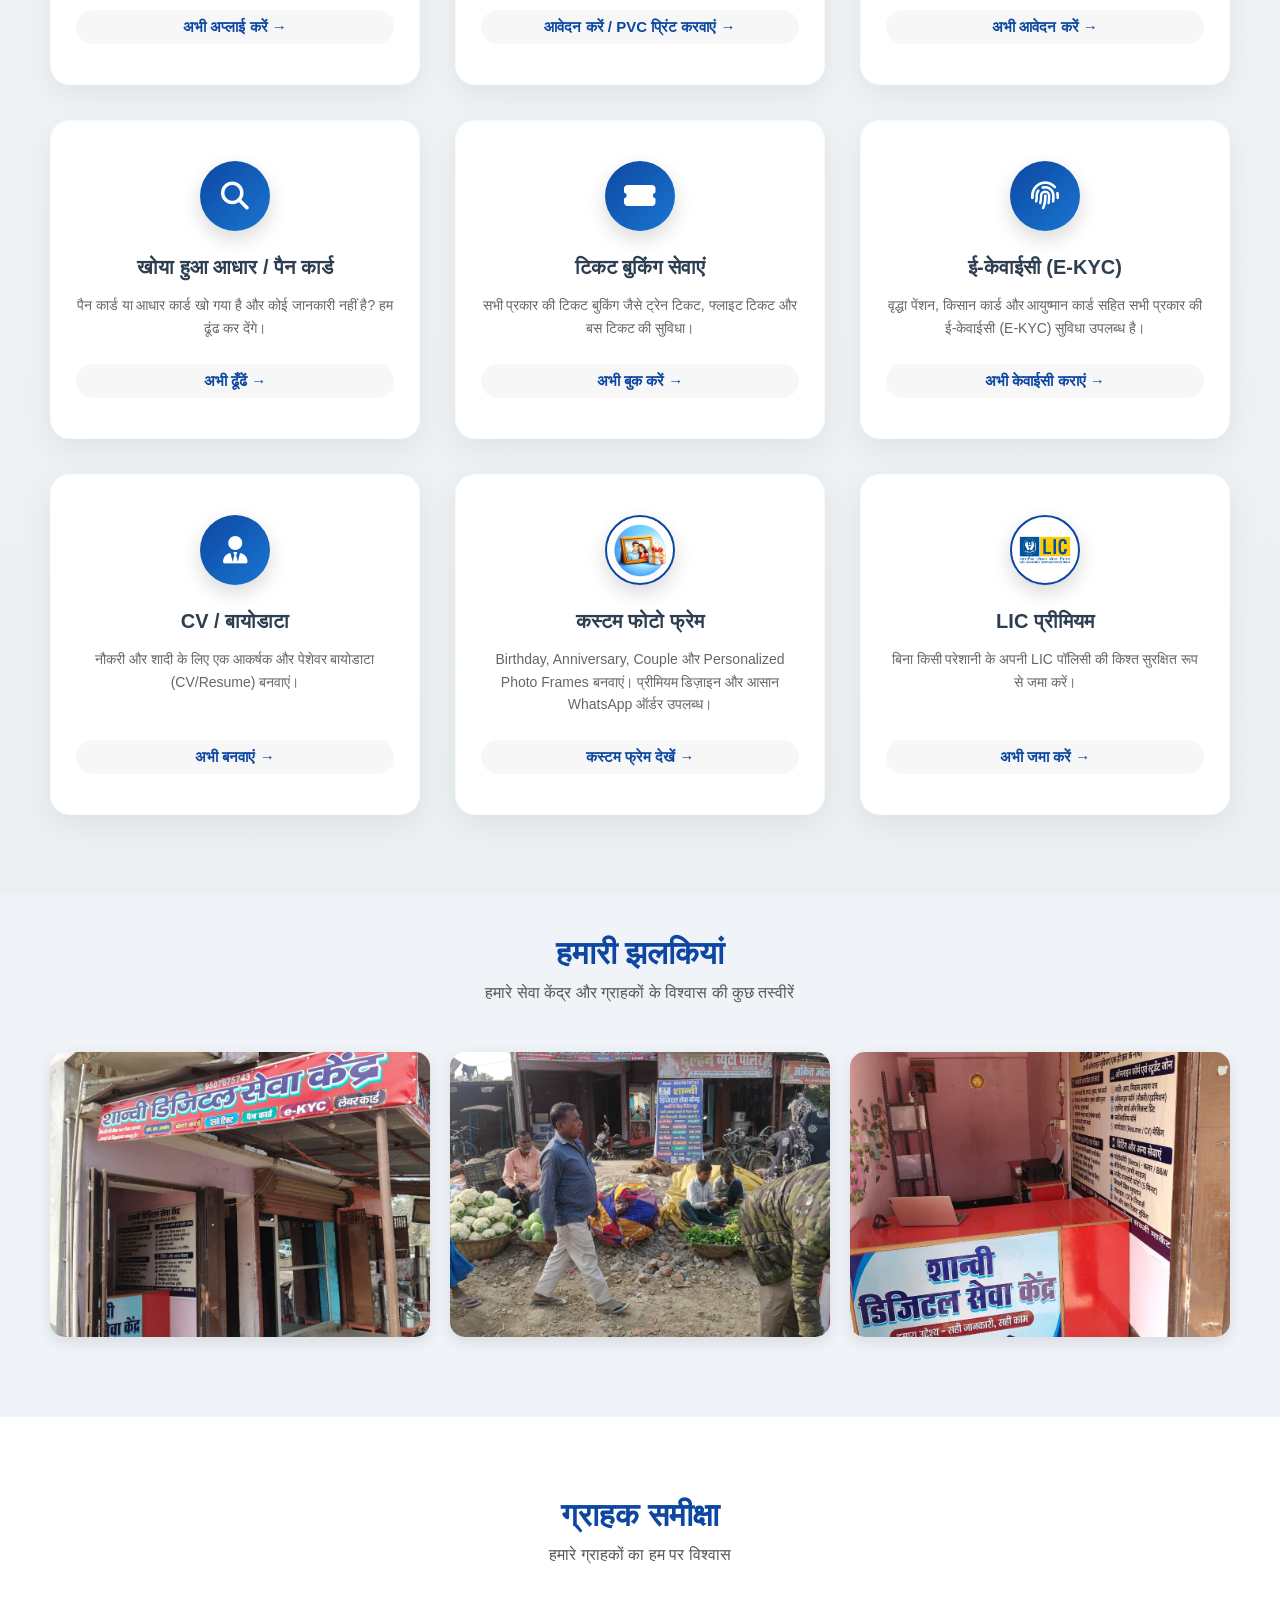
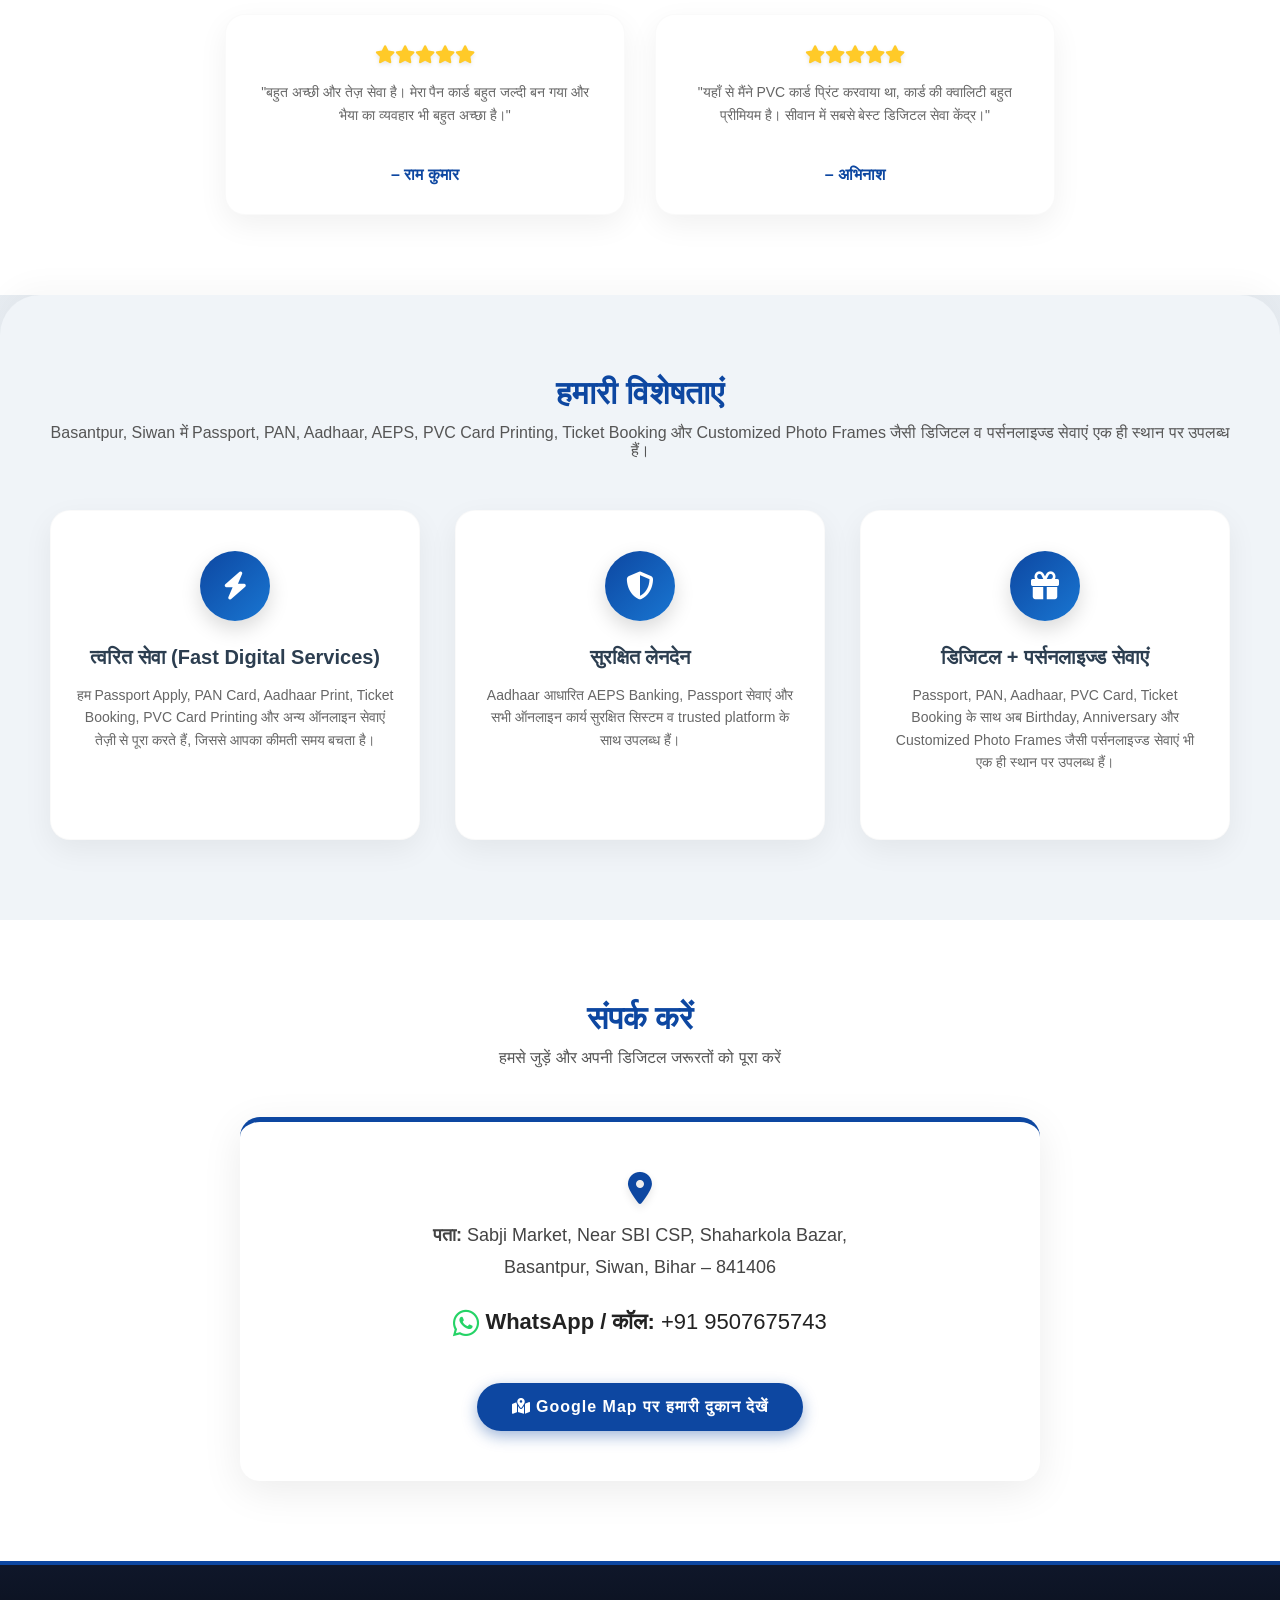
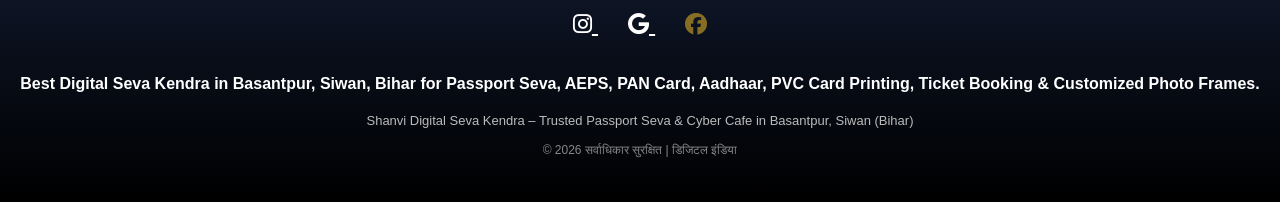
==== commit 74895bc3: "Update index.html" ====
--- a/index.html
+++ b/index.html
@@ -84,7 +84,7 @@
   "aggregateRating": {
     "@type": "AggregateRating",
     "ratingValue": "5.0",
-    "reviewCount": "22"
+    "reviewCount": "25"
   },
   "sameAs": [
     "https://g.page/r/Cdh1pqj8jFmHEBM/",
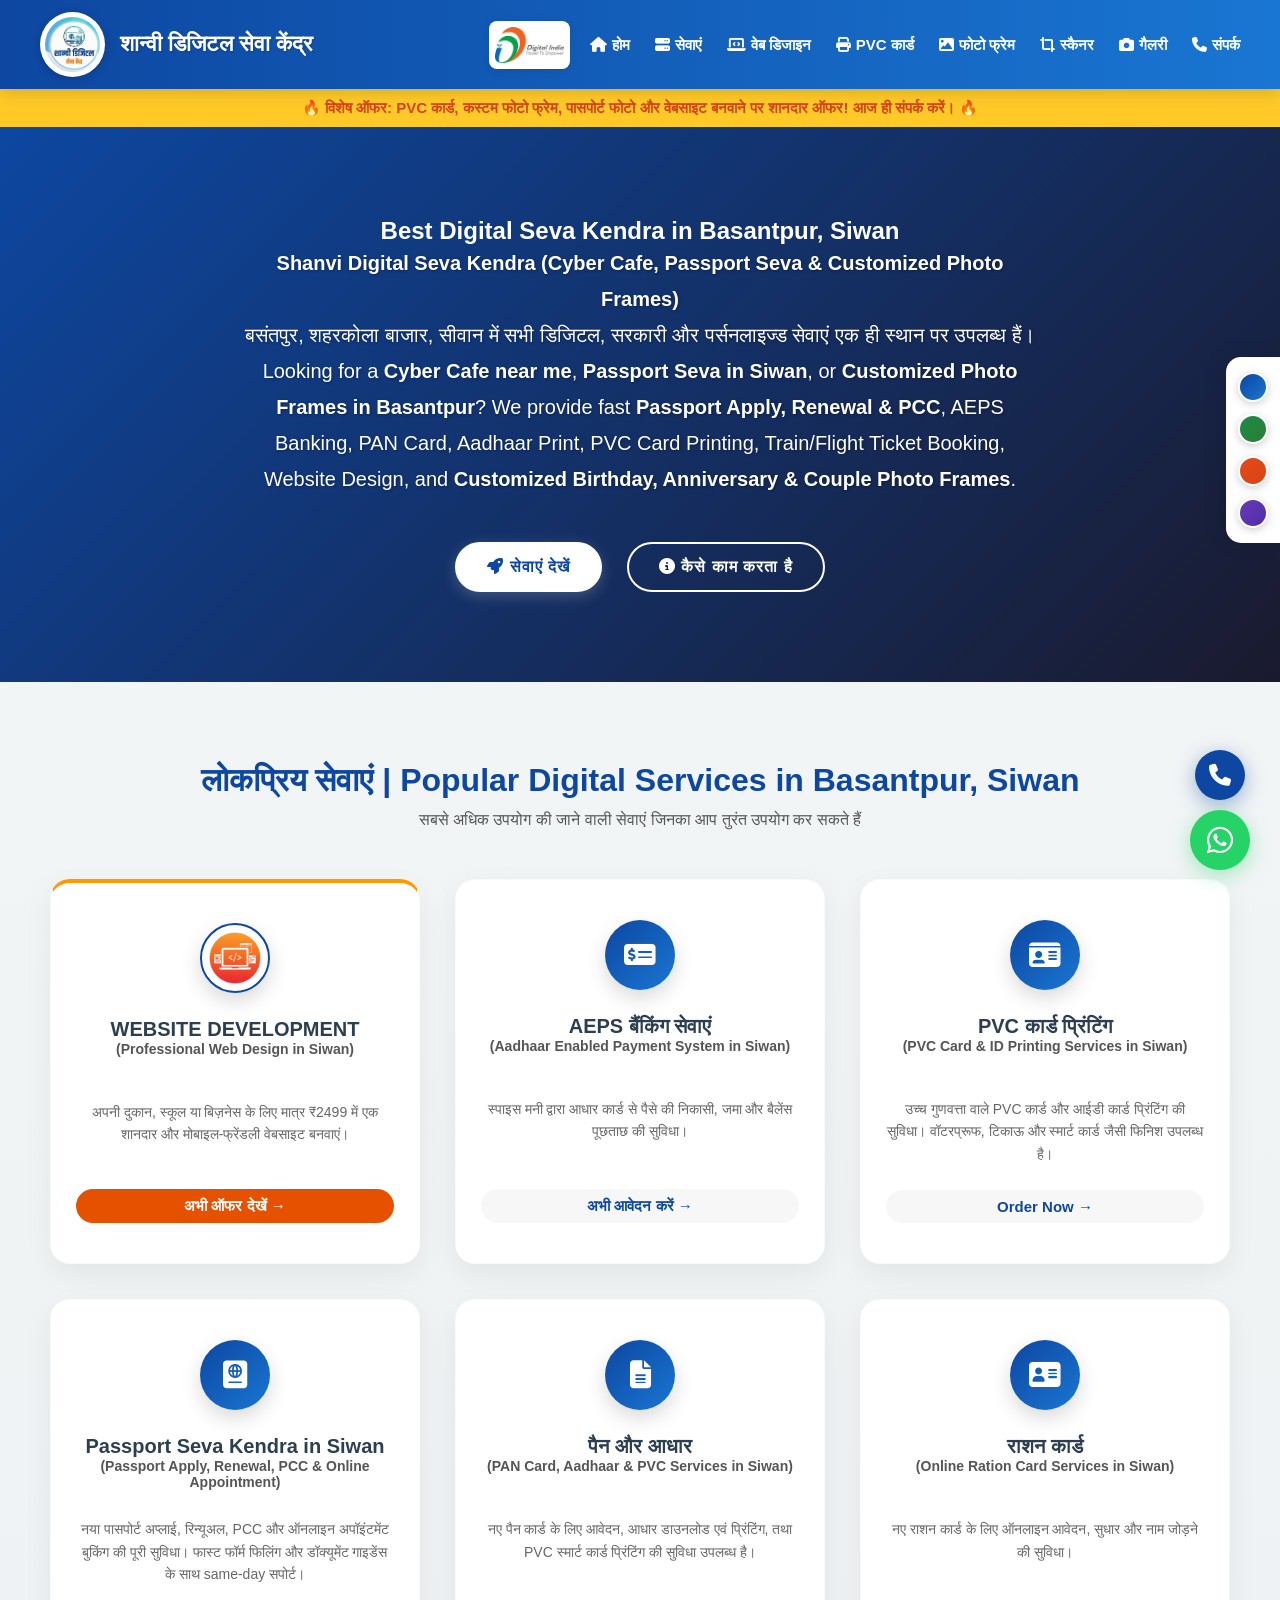
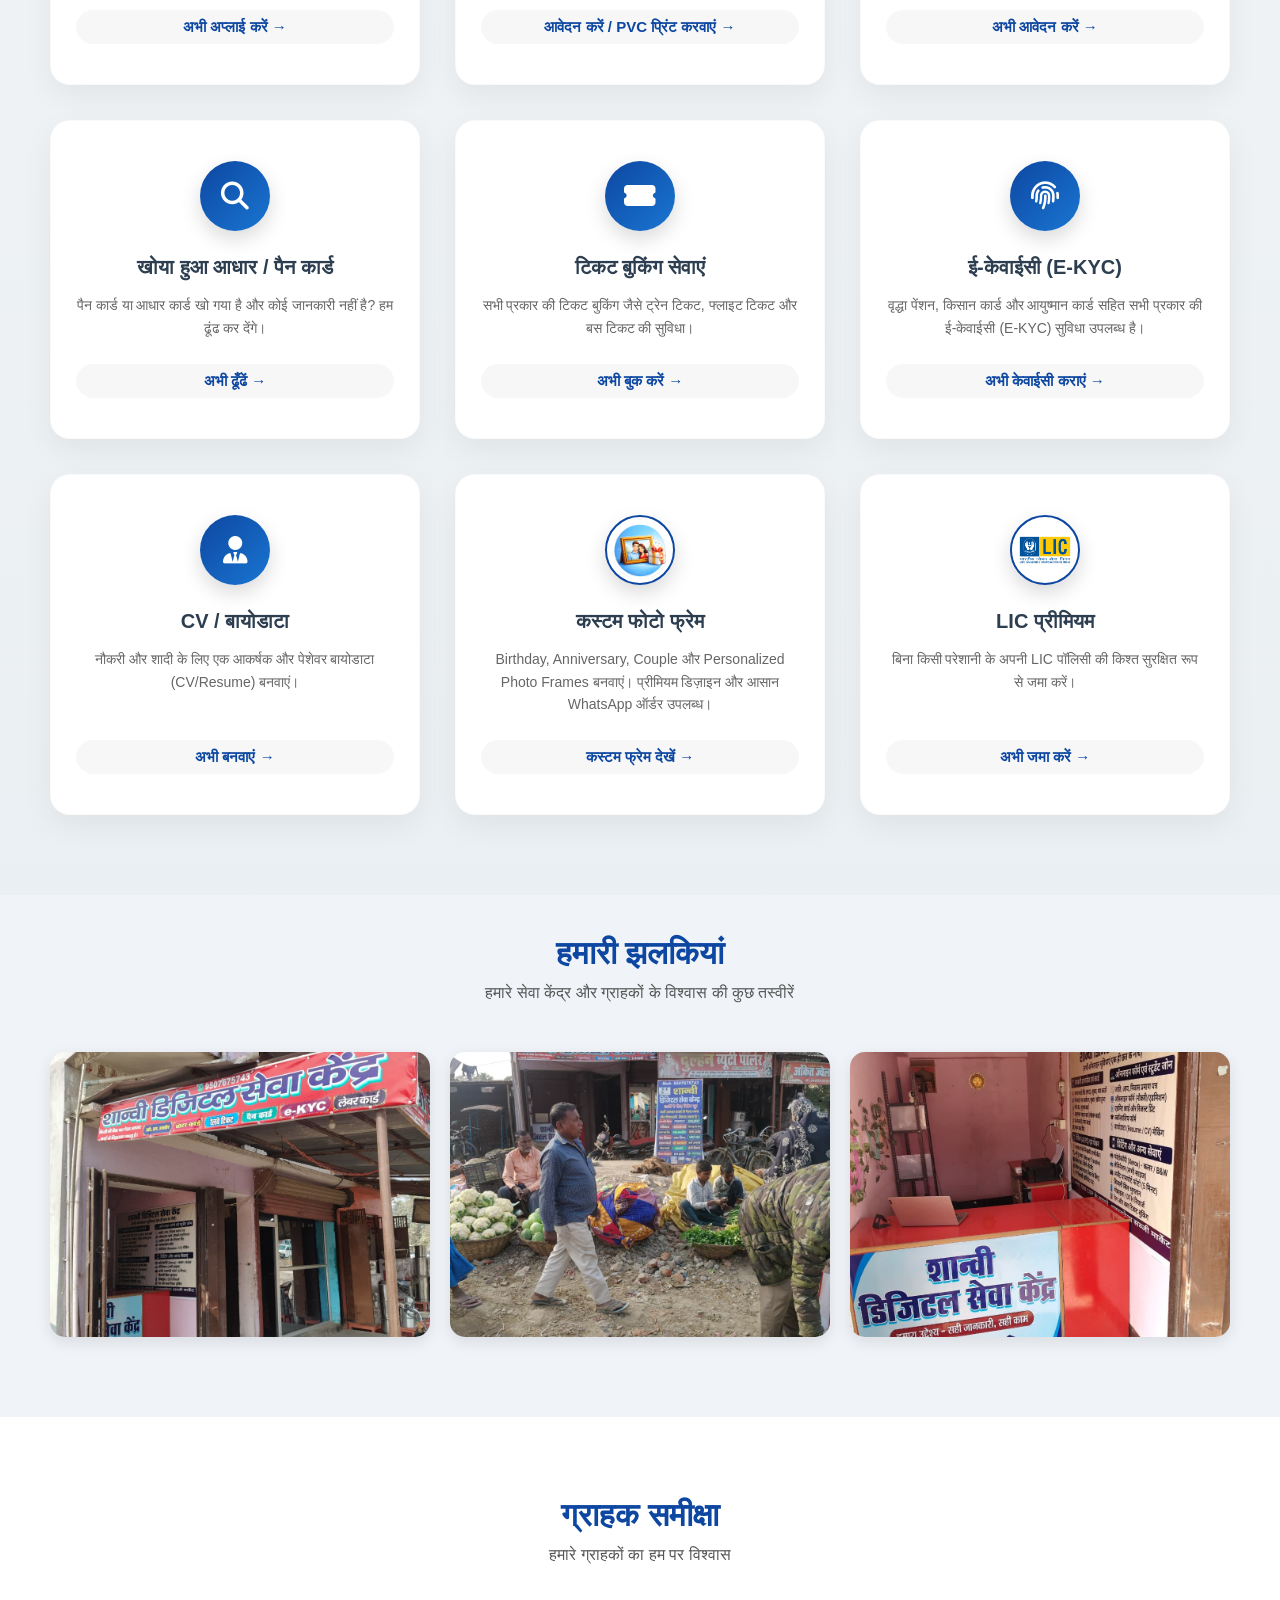
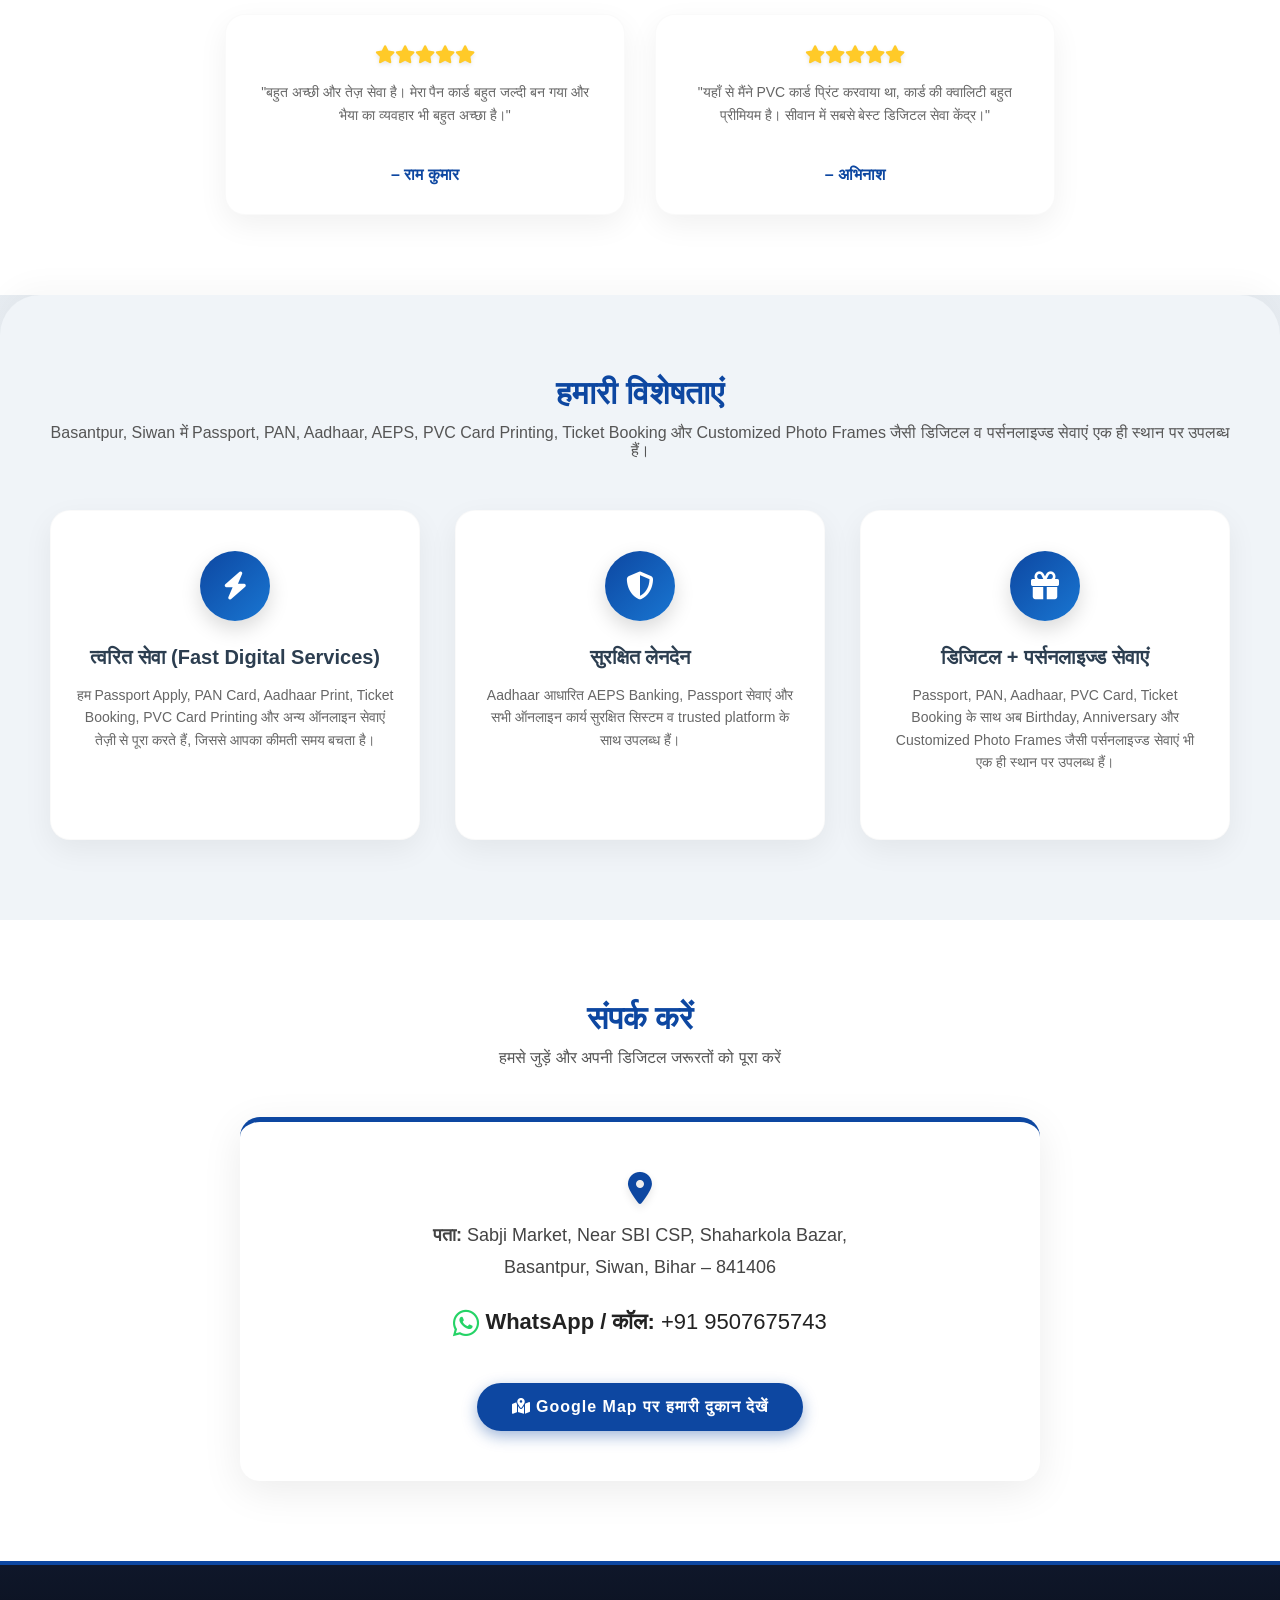
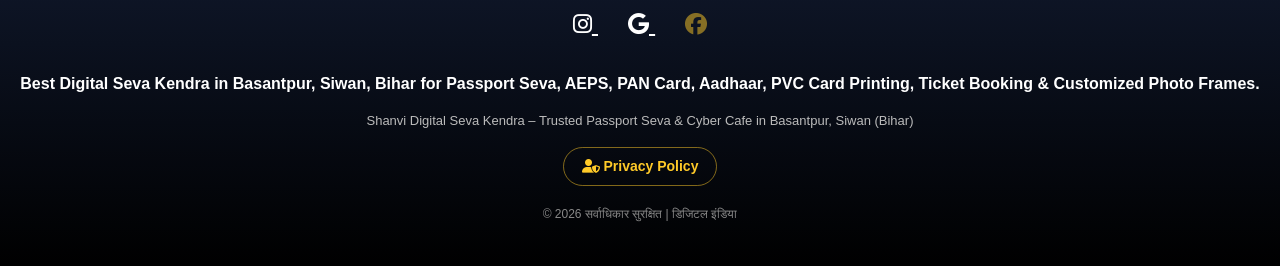
==== commit 941bd254: "Update index.html" ====
--- a/index.html
+++ b/index.html
@@ -1019,9 +1019,16 @@
     </p>
 
     <!-- Light Local Signal -->
-    <p style="font-size:13px; color:#bbb; margin-bottom:8px;">
-    Shanvi Digital Seva Kendra – Trusted Passport Seva & Cyber Cafe in Basantpur, Siwan (Bihar)
-</p>
+    <p style="font-size:13px; color:#bbb; margin-bottom:15px;">
+        Shanvi Digital Seva Kendra – Trusted Passport Seva & Cyber Cafe in Basantpur, Siwan (Bihar)
+    </p>
+
+    <!-- Privacy Policy Button / Link (यहाँ नया जोड़ा गया है) -->
+    <div style="margin-bottom: 18px;">
+        <a href="/privacy-policy" style="color: #ffca28; text-decoration: none; font-size: 14px; font-weight: 600; border: 1px solid rgba(255, 202, 40, 0.5); padding: 6px 18px; border-radius: 20px; display: inline-block; transition: 0.3s;">
+            <i class="fas fa-user-shield"></i> Privacy Policy
+        </a>
+    </div>
 
     <!-- Copyright -->
     <p style="font-size:12px; color:#888;">
